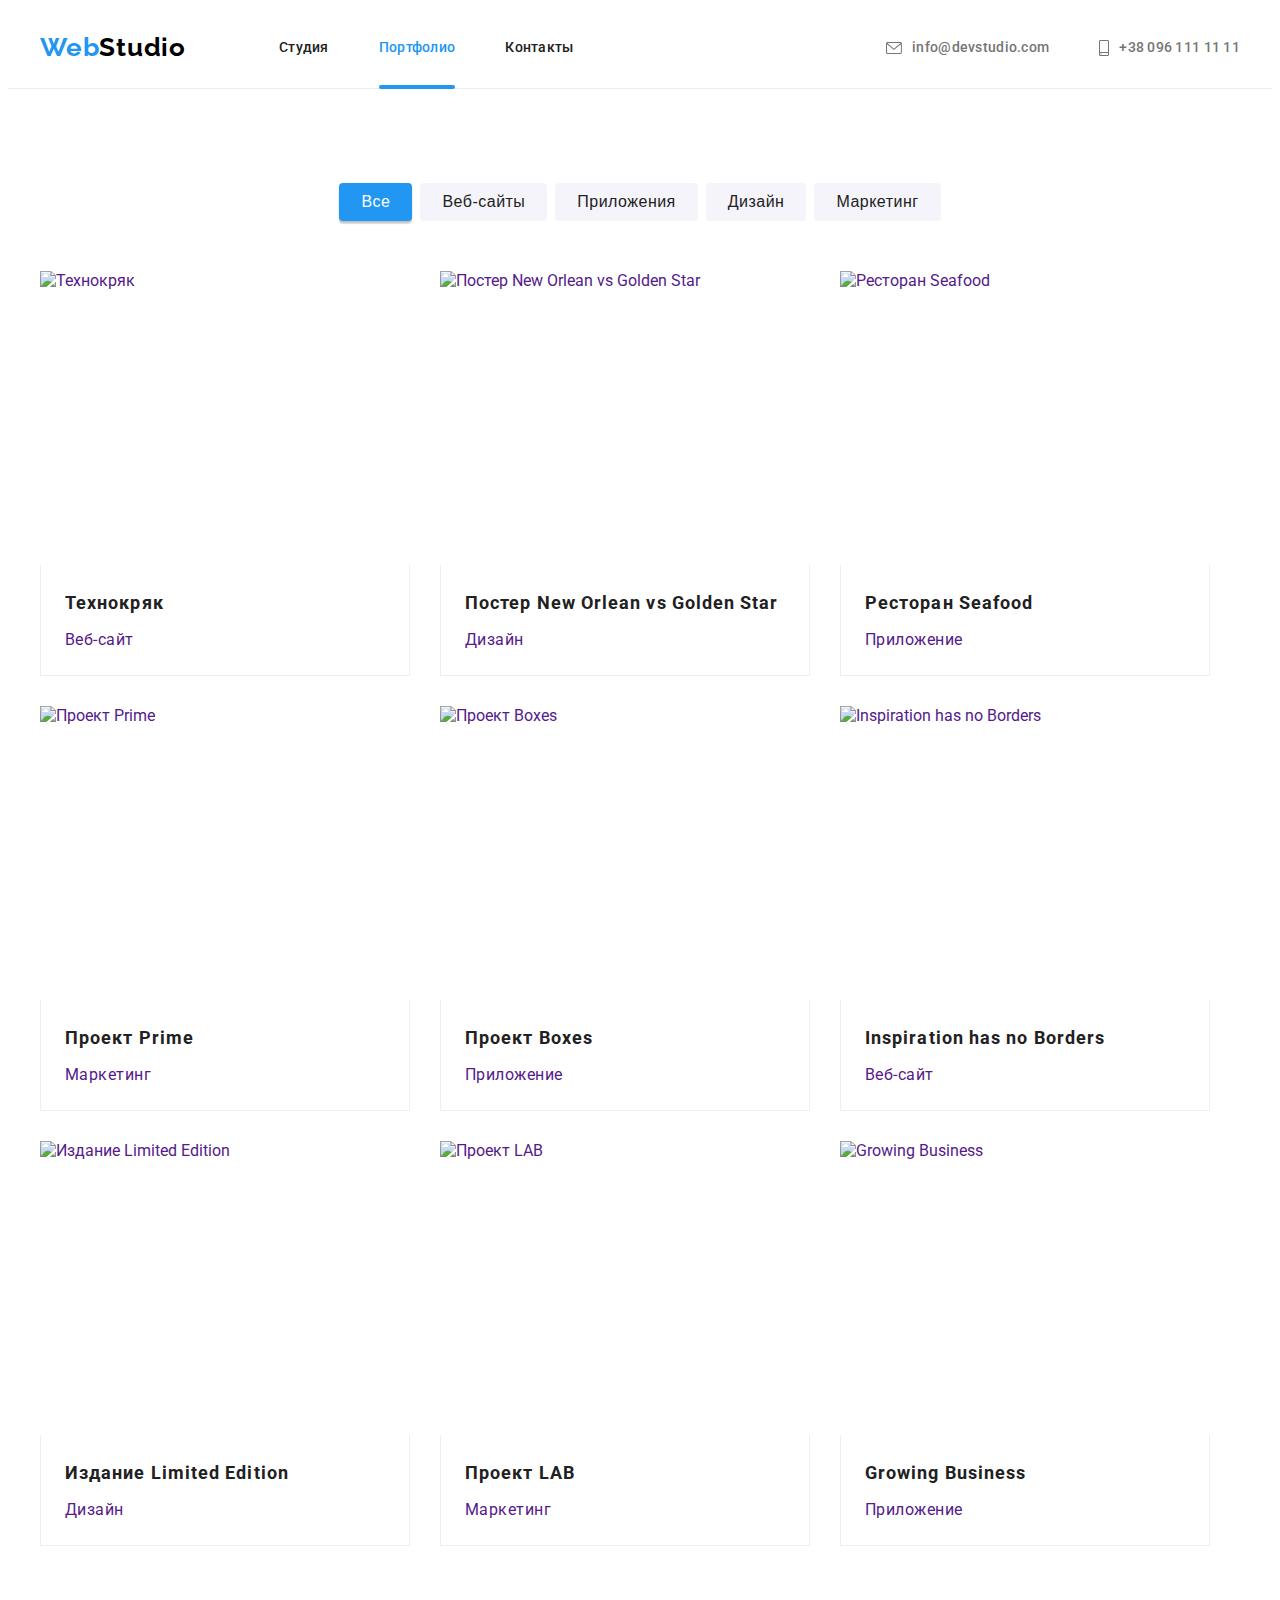
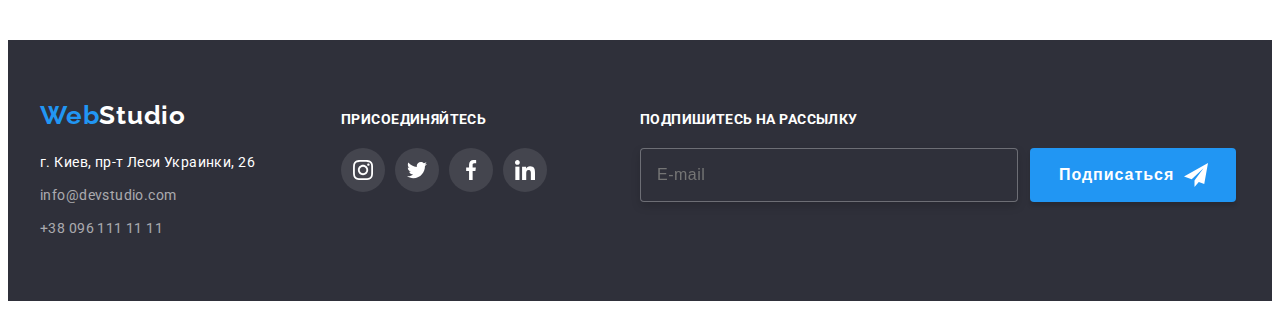
==== portfolio.html @ 76f7bd2d "hw-7-v2" ====
<!DOCTYPE html>
<html lang="ru">
  <head>
    <meta charset="UTF-8" />
    <meta http-equiv="X-UA-Compatible" content="IE=edge" />
    <meta name="viewport" content="width=device-width, initial-scale=1.0" />
    <link rel="preconnect" href="https://fonts.googleapis.com" />
    <link rel="preconnect" href="https://fonts.gstatic.com" crossorigin />
    <link rel="preconnect" href="https://fonts.googleapis.com" />
    <link rel="preconnect" href="https://fonts.gstatic.com" crossorigin />
    <link
      href="https://fonts.googleapis.com/css2?family=Raleway:wght@700&family=Roboto:wght@400;500;700;900&display=swap"
      rel="stylesheet"
    />
    <title>WebStudio-Portfolio</title>
    <link
      rel="stylesheet"
      href="https://cdnjs.cloudflare.com/ajax/libs/modern-normalize/1.1.0/modern-normalize.min.css"
      integrity="sha512-wpPYUAdjBVSE4KJnH1VR1HeZfpl1ub8YT/NKx4PuQ5NmX2tKuGu6U/JRp5y+Y8XG2tV+wKQpNHVUX03MfMFn9Q=="
      crossorigin="anonymous"
      referrerpolicy="no-referrer"
    />
    <link rel="stylesheet" href="./css/main.css" />
  </head>
  <body>
    <!-- title -->
    <header class="logo-font-header-border">
      <div class="containter">
        <nav class="nav-blok">
          <a class="logo" href="">Web<span class="studio-header">Studio</span></a>
          <ul class="navigation-list">
            <li class="nav-item">
              <a class="nav-link snare-focus" href="./index.html">Студия</a>
            </li>
            <li class="nav-item">
              <a class="nav-link portfolio-color-active snare-focus current" href="./portfolio.html">Портфолио</a>
            </li>
            <li class="nav-item"><a class="nav-link snare-focus" href="">Контакты</a></li>
          </ul>
          <ul class="contacts-header-list">
            <li class="cnt-item">
              <a class="nav-contact snare-focus" href="mailto:info@devstudio.com">
                <svg class="main-icon" width="16" height="12">
                  <use href="./images/icons.svg#icon-envelope-1"></use>
                </svg>
                info@devstudio.com</a
              >
            </li>
            <li class="cnt-item">
              <a class="nav-contact snare-focus" href="tel:+380961111111">
                <svg class="main-icon" width="10" height="16">
                  <use href="./images/icons.svg#icon-smartphone"></use>
                </svg>
                +38 096 111 11 11</a
              >
            </li>
          </ul>
        </nav>
      </div>
    </header>
    <main>
      <section class="sct-main-portfolio">
        <div class="containter">
          <h1 class="visually-hidden">Sort</h1>
          <ul class="portfolio-button-list">
            <li class="list-btn"><button type="button" class="btn-all">Все</button></li>
            <li class="list-btn"><button type="button" class="sort-btn-text">Веб-сайты</button></li>
            <li class="list-btn"><button type="button" class="sort-btn-text">Приложения</button></li>
            <li class="list-btn"><button type="button" class="sort-btn-text">Дизайн</button></li>
            <li class="list-btn"><button type="button" class="sort-btn-text">Маркетинг</button></li>
          </ul>

          <ul class="product-list">
            <li class="product-list-photo">
              <a href="" class="active-blok">
                <div class="pos-product">
                  <img class="photo-img" src="./images/img(6)(1).jpg" alt="Технокряк" width="370" height="294" />
                <p class="product-description">
                  Ресурс предлагает комплексные предложения с разным уровнем функционала и сервисов. Все это позволит
                  посетителю получить исчерпывающие сведения о компании или частном лице.
                </p>
                </div>
                <div class="product-fon">
                  <h2 class="subtitle-product">Технокряк</h2>
                  <p class="name-sort">Веб-сайт</p>
                </div>
              </a>
            </li>
            <li class="product-list-photo">
              <a href="" class="active-blok">
                <div class="pos-product">
                  <img
                  class="photo-img"
                  src="./images/img(7)(1).jpg"
                  alt="Постер New Orlean vs Golden Star"
                  width="370"
                  height="294"
                />
                <p class="product-description">
                  Ресурс предлагает комплексные предложения с разным уровнем функционала и сервисов. Все это позволит
                  посетителю получить исчерпывающие сведения о компании или частном лице.
                </p>
                </div>
                
                <div class="product-fon">
                  <h2 class="subtitle-product">Постер <span lang="en">New Orlean vs Golden Star</span></h2>
                  <p class="name-sort">Дизайн</p>
                </div>
              </a>
            </li>
            <li class="product-list-photo">
              <a class="active-blok" href=""
                >
                <div class="pos-product">
                  <img class="photo-img" src="./images/img(8)(1).jpg" alt="Ресторан Seafood" width="370" height="294" />
                <p class="product-description">
                  Ресурс предлагает комплексные предложения с разным уровнем функционала и сервисов. Все это позволит
                  посетителю получить исчерпывающие сведения о компании или частном лице.
                </p>
                </div>
                <div class="product-fon">
                  <h2 class="subtitle-product">Ресторан <span lang="en">Seafood</span></h2>
                  <p class="name-sort">Приложение</p>
                </div></a
              >
            </li>
            <li class="product-list-photo">
              <a class="active-blok" href=""
                >
                <div class="pos-product">
                  <img class="photo-img" src="./images/img(9)(1).jpg" alt="Проект Prime" width="370" height="294" />
                <p class="product-description">
                  Ресурс предлагает комплексные предложения с разным уровнем функционала и сервисов. Все это позволит
                  посетителю получить исчерпывающие сведения о компании или частном лице.
                </p>
              </div>
                <div class="product-fon">
                  <h2 class="subtitle-product">Проект <span lang="en">Prime</span></h2>
                  <p class="name-sort">Маркетинг</p>
                </div></a
              >
            </li>
            <li class="product-list-photo">
              <a class="active-blok" href=""
                >
                <div class="pos-product">
                  <img class="photo-img" src="./images/img(9)(1).jpg" alt="Проект Boxes" width="370" height="294" />
                <p class="product-description">
                  Ресурс предлагает комплексные предложения с разным уровнем функционала и сервисов. Все это позволит
                  посетителю получить исчерпывающие сведения о компании или частном лице.
                </p>
                </div>
                <div class="product-fon">
                  <h2 class="subtitle-product">Проект <span lang="en">Boxes</span></h2>
                  <p class="name-sort">Приложение</p>
                </div></a
              >
            </li>
            <li class="product-list-photo">
              <a class="active-blok" href=""
                >
                <div class="pos-product">
                  <img
                  class="photo-img"
                  src="./images/img(10)(1).jpg"
                  alt="Inspiration has no Borders"
                  width="370"
                  height="294"
                />
                <p class="product-description">
                  Ресурс предлагает комплексные предложения с разным уровнем функционала и сервисов. Все это позволит
                  посетителю получить исчерпывающие сведения о компании или частном лице.
                </p>
                </div>
                <div class="product-fon">
                  <h2 class="subtitle-product" lang="en">Inspiration has no Borders</h2>
                  <p class="name-sort">Веб-сайт</p>
                </div></a
              >
            </li>
            <li class="product-list-photo">
              <a class="active-blok" href=""
                >
                <div class="pos-product">
                  <img
                  class="photo-img"
                  src="./images/img(11)(1).jpg"
                  alt="Издание Limited Edition"
                  width="370"
                  height="294"
                />
                <p class="product-description">
                  Ресурс предлагает комплексные предложения с разным уровнем функционала и сервисов. Все это позволит
                  посетителю получить исчерпывающие сведения о компании или частном лице.
                </p>
                </div>
                <div class="product-fon">
                  <h2 class="subtitle-product">Издание <span lang="en">Limited Edition</span></h2>
                  <p class="name-sort">Дизайн</p>
                </div></a
              >
            </li>
            <li class="product-list-photo">
              <a class="active-blok" href=""
                >
                <div class="pos-product">
                  <img class="photo-img" src="./images/img(12)(1).jpg" alt="Проект LAB" width="370" height="294" />
                <p class="product-description">
                  Ресурс предлагает комплексные предложения с разным уровнем функционала и сервисов. Все это позволит
                  посетителю получить исчерпывающие сведения о компании или частном лице.
                </p>
                </div>
                <div class="product-fon">
                  <h2 class="subtitle-product">Проект LAB</h2>
                  <p class="name-sort">Маркетинг</p>
                </div></a
              >
            </li>
            <li class="product-list-photo end-photo-product">
              <a class="active-blok" href=""
                >
                <div class="pos-product">
                  <img class="photo-img" src="./images/img(14)(1).jpg" alt="Growing Business" width="370" height="294" />
                <p class="product-description">
                  Ресурс предлагает комплексные предложения с разным уровнем функционала и сервисов. Все это позволит
                  посетителю получить исчерпывающие сведения о компании или частном лице.
                </p>
                </div>
                <div class="product-fon">
                  <h2 class="subtitle-product" lang="en">Growing Business</h2>
                  <p class="name-sort">Приложение</p>
                </div></a
              >
            </li>
          </ul>
        </div>
      </section>
    </main>
    <footer class="logo-font-footer">
      <div class="containter">
        <div class="footer-flex">
          <div class="nav-footer">
            <a class="logo-footer" href="">Web<span class="studio-footer">Studio</span></a>
            <address class="addres-footer">
              <p class="actual-address">г. Киев, пр-т Леси Украинки, 26</p>
              <ul class="footer-contact-list">
                <li class="email-footer">
                  <a class="snare-focus footer-contact" href="mailto:info@devstudio.com">info@devstudio.com</a>
                </li>
                <li class="tell-footer">
                  <a class="snare-focus footer-contact" href="tel:+380961111111">+38 096 111 11 11</a>
                </li>
              </ul>
            </address>
          </div>

          <div class="join">
            <p class="subtitle-join">присоединяйтесь</p>
            <ul class="list-soc-icon-footer">
              <li class="item-soc-footer">
                <a href="" class="link-icon-soc-footer icon-team-link"
                  ><svg class="soc-icon-footer" width="20" height="20">
                    <use href="./images/icons.svg#icon-instagram-2"></use></svg
                ></a>
              </li>
              <li class="item-soc-footer">
                <a href="" class="link-icon-soc-footer icon-team-link"
                  ><svg class="soc-icon-footer" width="20" height="20">
                    <use href="./images/icons.svg#icon-twitter-1"></use></svg
                ></a>
              </li>
              <li class="item-soc-footer">
                <a href="" class="link-icon-soc-footer icon-team-link"
                  ><svg class="soc-icon-footer" width="20" height="20">
                    <use href="./images/icons.svg#icon-facebook-1"></use></svg
                ></a>
              </li>
              <li class="item-soc-footer">
                <a href="" class="link-icon-soc-footer icon-team-link"
                  ><svg class="soc-icon-footer" width="20" height="20">
                    <use href="./images/icons.svg#icon-linkedin-1"></use></svg
                ></a>
              </li>
            </ul>
          </div>
          <div class="join-Subscribe">
            <p class="subtitle-join">Подпишитесь на рассылку</p>
            <div class="mail-btn-post">
              <form class="input-footer">
                <label for="mail">
                  <input type="email" class="form-imput" name="mail" id="mail" placeholder="E-mail" required />
                </label>
                <button type="submin" class="btn-footer-mail">
                  Подписаться
                  <svg class="icon-btn-footer" width="24" height="24">
                    <use href="./images/icons.svg#icon-icon-send"></use>
                  </svg>
                </button>
              </form>
            </div>
          </div>
        </div>
      </div>
    </footer>
  </body>
</html>
---- css/main.css ----
:root {
  --title-text-color: #212121;
  --primary-text-color: #757575;
  --list-active-color: #2196f3;
  --color-white: #ffffff;
}

body {
  font-family: "Roboto", sans-serif;
  color: var(--primary-text-color);
  background-color: var(--color-white);
}

.snare-focus {
  transition-property: color;
  transition-duration: 250ms;
  transition-timing-function: cubic-bezier(0.4, 0, 0.2, 1);
}

.snare-focus:hover,
.snare-focus:focus {
  color: var(--list-active-color);
}

h1,
h2,
h3,
h4,
h5,
h6,
ul,
li,
p {
  margin: 0;
}

ul {
  list-style-type: none;
  padding: 0;
}

.visually-hidden {
  position: absolute;
  width: 1px;
  height: 1px;
  margin: -1px;
  border: 0;
  padding: 0;
  white-space: nowrap;
  clip-path: inset(100%);
  clip: rect(0 0 0 0);
  overflow: hidden;
}

.containter {
  width: 1200px;
  margin-left: auto;
  margin-right: auto;
  padding-left: 15px;
  padding-right: 15px;
}

.logo {
  display: block;
  font-family: "Raleway";
  font-weight: 700;
  font-size: 26px;
  line-height: 1.19;
  letter-spacing: 0.03em;
  color: #2196f3;
  text-decoration: none;
  padding-top: 24px;
  padding-bottom: 25px;
  margin-right: 93px;
}

.studio-header {
  color: #000000;
}

.logo-fon-header {
  border-bottom-style: 2px solid #ececec;
}

.logo-font-header-border {
  border-bottom: 1px solid #ececec;
}

.nav-blok {
  display: flex;
  justify-content: center;
  max-height: 80px;
}

.navigation-list {
  display: flex;
  list-style-type: none;
  padding-left: 0;
}

.nav-link {
  display: block;
  font-weight: 500;
  font-size: 14px;
  line-height: 1.14;
  letter-spacing: 0.02em;
  color: var(--title-text-color);
  text-decoration: none;
  padding-top: 32px;
  padding-bottom: 32px;
}

.navigation-list .nav-item + .nav-item {
  margin-left: 50px;
}

.contacts-header-list {
  list-style-type: none;
  display: flex;
  margin-left: auto;
}

.nav-contact {
  display: flex;
  align-items: center;
  font-weight: 500;
  font-size: 14px;
  line-height: 1.14;
  letter-spacing: 0.02em;
  color: var(--primary-text-color);
  text-decoration: none;
  padding-top: 32px;
  padding-bottom: 32px;
}

.main-icon {
  margin-right: 10px;
  fill: #757575;
}

.main-icon {
  transition-property: fill;
  transition-duration: 250ms;
  transition-timing-function: cubic-bezier(0.4, 0, 0.2, 1);
}

.snare-focus:hover .main-icon,
.snare-focus:focus .main-icon {
  fill: currentColor;
}

.contacts-header-list .cnt-item + .cnt-item {
  margin-left: 50px;
}

.portfolio-color-active,
.index-color-active {
  color: #2196f3;
  position: relative;
}

.current::after {
  content: "";
  width: 100%;
  height: 4px;
  background-color: var(--list-active-color);
  display: block;
  border-radius: 4px;
  position: absolute;
  bottom: -1px;
}

.sct-main-title {
  height: 600px;
  margin-left: auto;
  margin-right: auto;
  background-color: #2f303a;
  padding: 200px 0;
  background-image: linear-gradient(rgba(47, 48, 58, 0.4), rgba(47, 48, 58, 0.4)), url(../images/fon-hero.jpg);
  background-repeat: no-repeat;
  background-position: center;
  background-size: cover;
  max-width: 1600px;
}

.main-title {
  display: flex;
  /* padding-top: 200px; */
  margin-bottom: 30px;
  margin-left: auto;
  margin-right: auto;
  font-weight: 900;
  font-size: 44px;
  line-height: 1.36;
  text-align: center;
  letter-spacing: 0.06em;
  text-transform: uppercase;
  width: 700px;
  color: var(--color-white);
}

.main-btn {
  display: block;
  background: #2196f3;
  box-shadow: 0px 4px 4px rgba(0, 0, 0, 0.15);
  border-radius: 4px;
  border: none;
  font-family: inherit;
  font-weight: 700;
  font-size: 16px;
  line-height: 1.88;
  letter-spacing: 0.06em;
  cursor: pointer;
  color: var(--color-white);
  width: 200px;
  height: 50px;
  margin-left: auto;
  margin-right: auto;
}

.features {
  padding: 94px 0;
}

.list {
  list-style-type: none;
}

.features-list {
  display: flex;
}

.subtitle-features {
  font-weight: 700;
  font-size: 14px;
  line-height: 1.14;
  letter-spacing: 0.03em;
  text-transform: uppercase;
  color: var(--title-text-color);
  margin-bottom: 10px;
}

.features-list .item-fut + .item-fut {
  margin-left: 30px;
}

.text-features {
  font-size: 14px;
  line-height: 1.71;
  letter-spacing: 0.03em;
}

.item-fut {
  width: 270px;
}

.background-icon-fut {
  display: flex;
  align-items: center;
  justify-content: center;
  height: 120px;
  background-color: #f5f4fa;
  margin-bottom: 30px;
}

.sct-technology {
  padding-bottom: 94px;
}

.list-photo {
  list-style-type: none;
  display: flex;
  justify-content: center;
  margin: 0;
}

.subtitle-technology {
  font-weight: 700;
  font-size: 36px;
  line-height: 1.16;
  text-align: center;
  letter-spacing: 0.03em;
  color: var(--title-text-color);
  margin-bottom: 50px;
}

.list-photo .item-list-techn + .item-list-techn {
  margin-left: 30px;
}

.img-technology {
  display: block;
}

.item-list-techn {
  position: relative;
}

.name-app {
  display: flex;
  position: absolute;
  align-items: center;
  justify-content: center;
  width: 100%;
  height: 70px;
  background-color: rgba(47, 48, 58, 0.8);
  color: var(--color-white);
  bottom: 0;
  text-transform: uppercase;
}

.sct-team {
  padding: 94px 0;
  background-color: #f5f4fa;
  margin-left: auto;
  margin-right: auto;
}

.team-box {
  padding: 30px 0;
  align-items: center;
}

.team-photo-fon {
  background: var(--color-white);
  box-shadow: 0px 1px 3px rgba(0, 0, 0, 0.12), 0px 1px 1px rgba(0, 0, 0, 0.14), 0px 2px 1px rgba(0, 0, 0, 0.2);
  border-radius: 0px 0px 4px 4px;
  width: 270px;
}

.list-photo .team-photo-fon + .team-photo-fon {
  margin-left: 30px;
}

.subtitle-team {
  font-weight: 700;
  font-size: 36px;
  line-height: 1.16;
  text-align: center;
  letter-spacing: 0.03em;
  color: var(--title-text-color);
  margin-bottom: 50px;
}

.subtitle-name-team {
  font-weight: 500;
  font-size: 16px;
  line-height: 1.9;
  letter-spacing: 0.03em;
  text-align: center;
  color: var(--title-text-color);
  /* margin-top: 30px; */
  margin-bottom: 10px;
}

.photo-team-scr {
  display: block;
}

.direction-team {
  font-weight: 400;
  font-size: 16px;
  line-height: 1.18;
  letter-spacing: 0.03em;
  text-align: center;
  margin-bottom: 16px;
}

.icon-soc-team {
  display: flex;
  justify-content: center;
}

.icon-team-item {
  width: 44px;
  height: 44px;
}

.icon-team-link {
  display: flex;
  align-items: center;
  justify-content: center;
  width: 100%;
  height: 100%;
  border-radius: 50%;
}

.icon-team-link {
  transition-property: background-color;
  transition-duration: 250ms;
  transition-timing-function: cubic-bezier(0.4, 0, 0.2, 1);
}

.soc-icon {
  transition-property: fill;
  transition-duration: 250ms;
  transition-timing-function: cubic-bezier(0.4, 0, 0.2, 1);
}

.icon-team-link:hover,
.icon-team-link:focus {
  background-color: var(--list-active-color);
}

.soc-icon {
  fill: #afb1b8;
}

.icon-team-link:hover .soc-icon,
.icon-team-link:focus .soc-icon {
  fill: var(--color-white);
}

.icon-soc-team .icon-team-item + .icon-team-item {
  margin-left: 10px;
}

.customers {
  padding: 94px 0;
}

.subtitle-customers {
  text-align: center;
  font-weight: 700;
  font-size: 36px;
  line-height: 1.16;
  text-align: center;
  letter-spacing: 0.03em;
  color: var(--title-text-color);
  margin-bottom: 50px;
}

.customers-list {
  display: flex;
}

.link-icon-logo {
  display: flex;
  justify-content: center;
  align-items: center;
  width: 170px;
  height: 92px;
  border: 1px solid #afb1b8;
  border-radius: 5%;
  outline: transparent;
}

.customers-list .customers-item + .customers-item {
  margin-left: 30px;
}

.link-icon-logo {
  transition-property: border;
  transition-duration: 250ms;
  transition-timing-function: cubic-bezier(0.4, 0, 0.2, 1);
}

.logo-icon {
  transition-property: fill;
  transition-duration: 250ms;
  transition-timing-function: cubic-bezier(0.4, 0, 0.2, 1);
}

.link-icon-logo:hover,
.link-icon-logo:focus {
  border: 1px solid var(--list-active-color);
}

.link-icon-logo:hover .logo-icon,
.link-icon-logo:focus .logo-icon {
  fill: var(--list-active-color);
}

.logo-icon {
  fill: #afb1b8;
}

.studio-footer {
  color: var(--color-white);
}

.logo-footer {
  display: block;
  font-family: "Raleway";
  font-weight: 700;
  font-size: 26px;
  line-height: 1.19;
  letter-spacing: 0.03em;
  color: #2196f3;
  text-decoration: none;
  margin-bottom: 20px;
  width: 135px;
}

.addres-footer {
  width: 231px;
}

.footer-flex {
  display: flex;
  align-items: baseline;
}

.actual-address {
  font-style: normal;
  font-weight: 400;
  font-size: 14px;
  line-height: 1.71;
  letter-spacing: 0.03em;
  color: var(--color-white);
}

.footer-contact-list {
  font-style: normal;
  font-weight: 400;
  font-size: 14px;
  line-height: 1.71;
  letter-spacing: 0.03em;
  color: rgba(255, 255, 255, 0.6);
  list-style-type: none;
  padding: 0;
}

/* .ctn-footer {
  width: 1200px;
  margin-left: auto;
  margin-right: auto;
} */
.email-footer {
  margin-top: 9px;
}

.tell-footer {
  margin-top: 9px;
}

.logo-font-footer {
  background-color: #2f303a;
  /* max-width: 1600px; */
  margin-left: auto;
  margin-right: auto;
  padding: 60px 0;
}

.join {
  margin-left: 70px;
}

.subtitle-join {
  font-weight: 700;
  font-size: 14px;
  line-height: 1.14;
  letter-spacing: 0.03em;
  text-transform: uppercase;
  color: var(--color-white);
  margin-bottom: 20px;
}

.list-soc-icon-footer {
  display: flex;
}

.item-soc-footer {
  display: flex;
  align-items: center;
  justify-content: center;
  border-radius: 50%;
  background-color: rgba(255, 255, 255, 0.1);
}

.link-icon-soc-footer {
  display: flex;
  width: 44px;
  height: 44px;
  align-items: center;
  justify-content: center;
}

.item-soc-footer {
  transition-property: background-color;
  transition-duration: 250ms;
  transition-timing-function: cubic-bezier(0.4, 0, 0.2, 1);
}

.item-soc-footer:hover,
.item-soc-footer:focus {
  background-color: var(--list-active-color);
}

.soc-icon-footer {
  fill: var(--color-white);
}

.list-soc-icon-footer .item-soc-footer + .item-soc-footer {
  margin-left: 10px;
}

.join-Subscribe {
  margin-left: 93px;
}

.form-imput {
  width: 358px;
  height: 50px;
  border: 1px solid rgba(255, 255, 255, 0.3);
  filter: drop-shadow(0px 4px 4px rgba(0, 0, 0, 0.15));
  border-radius: 4px;
  background-color: #2f303a;
  font-weight: 400;
  font-size: 16px;
  line-height: 1.25;
  display: flex;
  align-items: center;
  letter-spacing: 0.03em;
  color: rgba(255, 255, 255, 0.6);
  padding-left: 16px;
  outline: transparent;
  transition: border 250ms cubic-bezier(0.4, 0, 0.2, 1);
}

.form-imput:hover,
.form-imput:active,
.form-imput:focus {
  border: 1px solid #2196f3;
  border-radius: 4px;
}

.btn-footer-mail {
  font-weight: 700;
  font-size: 16px;
  line-height: 1.88;
  display: flex;
  align-items: center;
  text-align: center;
  letter-spacing: 0.06em;
  color: #ffffff;
  background: #2196f3;
  box-shadow: 0px 4px 4px rgba(0, 0, 0, 0.15);
  border-radius: 4px;
  padding: 10px 28px 10px 29px;
  margin-left: 12px;
  border: none;
}

.btn-footer-mail:hover {
  cursor: pointer;
}

.icon-btn-footer {
  margin-left: 10px;
  fill: #fff;
}

.input-footer {
  display: flex;
}

.backdrop {
  position: fixed;
  width: 100%;
  height: 100%;
  top: 0;
  left: 0;
  background-color: rgba(0, 0, 0, 0.2);
  transition: opacity 250ms cubic-bezier(0.4, 0, 0.2, 1), visibility 250ms;
}

.backdrop.is-hidden {
  opacity: 0;
  pointer-events: none;
  visibility: hidden;
}

.modal {
  min-height: 581px;
  min-width: 528px;
  background: var(--color-white);
  box-shadow: 0px 1px 3px rgba(0, 0, 0, 0.12), 0px 1px 1px rgba(0, 0, 0, 0.14), 0px 2px 1px rgba(0, 0, 0, 0.2);
  border-radius: 4px;
  position: absolute;
  top: 50%;
  left: 50%;
  transform: translate(-50%, -50%);
  padding: 40px;
}

.btn-icon-modal {
  cursor: pointer;
  position: absolute;
  top: 8px;
  right: 8px;
  width: 30px;
  height: 30px;
  border-radius: 50%;
  border: 1px solid rgba(0, 0, 0, 0.062745098);
  display: flex;
  align-items: center;
  justify-content: center;
  background-color: #fff;
}

.btn-icon-modal:hover .icon-modal,
.btn-icon-modal:focus .icon-modal {
  fill: var(--list-active-color);
}

.input-modal-list {
  margin-bottom: 10px;
}

.sub-title-modal {
  font-weight: 700;
  font-size: 20px;
  line-height: 1.15;
  text-align: center;
  letter-spacing: 0.03em;
  color: #212121;
  margin-bottom: 12px;
}

.name-imput-modal {
  font-weight: 400;
  font-size: 12px;
  line-height: 1.16;
  letter-spacing: 0.01em;
  color: #757575;
  margin-bottom: 4px;
}

.input-modal-textarea {
  max-height: 138px;
  margin-bottom: 20px;
}

.name {
  position: relative;
}

.form-imput-modal-name {
  width: 100%;
  height: 40px;
  border: 1px solid rgba(33, 33, 33, 0.2);
  border-radius: 4px;
  padding-left: 42px;
  outline: transparent;
  transition: border 250ms cubic-bezier(0.4, 0, 0.2, 1);
}

.form-imput-modal-name:focus,
.form-imput-modal-name:active {
  border: 1px solid #2196f3;
  border-radius: 4px;
}

.icon-btn {
  position: absolute;
  top: 80%;
  left: 16px;
  transform: translateY(-60%);
  fill: var(--title-text-color);
  transition: fill 250ms cubic-bezier(0.4, 0, 0.2, 1);
}

.form-imput-modal-name:focus ~ .icon-btn,
.form-imput-modal-name:active ~ .icon-btn {
  fill: var(--list-active-color);
}

.coment-modal {
  resize: none;
  width: 100%;
  min-height: 120px;
  outline: transparent;
  border: 1px solid rgba(33, 33, 33, 0.2);
  border-radius: 4px;
  transition: border 250ms cubic-bezier(0.4, 0, 0.2, 1);
  padding: 12px 16px;
  font-weight: 400;
  font-size: 12px;
  line-height: 1.16;
  letter-spacing: 0.01em;
  color: rgba(117, 117, 117, 0.5);
}

.coment-modal:focus,
.coment-modal:active {
  border: 1px solid #2196f3;
  border-radius: 4px;
}

.link-contract {
  font-weight: 400;
  font-size: 14px;
  line-height: 1.71;
  letter-spacing: 0.03em;
  text-decoration-line: underline;
  color: #2196f3;
}

.btn {
  display: block;
  margin: 0 auto;
}

.btn-modal-end {
  font-weight: 700;
  font-size: 16px;
  line-height: 1.88;
  letter-spacing: 0.06em;
  color: #ffffff;
  background: #2196f3;
  border: none;
  box-shadow: 0px 4px 4px rgba(0, 0, 0, 0.15);
  border-radius: 4px;
  padding: 10px 56px;
  margin-top: 30px;
}

.btn-modal-end:hover {
  cursor: pointer;
}

.modal-check {
  position: relative;
  display: block;
  text-align: center;
  position: relative;
  font-weight: 400;
  font-size: 14px;
  line-height: 1.71;
  letter-spacing: 0.03em;
  color: #757575;
  max-height: 24px;
}

.check-icon {
  position: absolute;
  top: 15%;
  left: 8px;
}

.check-text {
  padding-left: 24px;
}

.link-check {
  color: var(--list-active-color);
}

.input-check {
  position: absolute;
  width: 1px;
  height: 1px;
  overflow: hidden;
  clip: rect(0 0 0 0);
  top: 60%;
  left: 16px;
}

.check-icon-off {
  transition: fill 250ms cubic-bezier(0.4, 0, 0.2, 1);
}

.check-icon-on {
  display: none;
  transition: fill 250ms cubic-bezier(0.4, 0, 0.2, 1);
}

.input-check:checked + .check-text .check-icon-off {
  display: none;
}

.input-check:checked + .check-text .check-icon-on {
  display: block;
}

.input-check:hover + .check-text svg,
.input-check:focus + .check-text svg {
  fill: var(--list-active-color);
}

.sct-main-portfolio {
  padding: 94px 0;
}

.portfolio-button-list {
  display: flex;
  list-style-type: none;
  justify-content: center;
  margin-bottom: 50px;
}

.portfolio-button-list .list-btn + .list-btn {
  margin-left: 8px;
}

.btn-all {
  background: #2196f3;
  box-shadow: 0px 3px 1px rgba(0, 0, 0, 0.1), 0px 1px 2px rgba(0, 0, 0, 0.08), 0px 2px 2px rgba(0, 0, 0, 0.12);
  border-radius: 4px;
  font-weight: 500;
  font-size: 16px;
  line-height: 1.62;
  text-align: center;
  letter-spacing: 0.03em;
  border: none;
  color: var(--color-white);
  cursor: pointer;
  padding: 6px 22px;
  outline: transparent;
}

.sort-btn-text {
  background: #f5f4fa;
  border-radius: 4px;
  font-weight: 500;
  font-size: 16px;
  line-height: 1.62;
  border: none;
  text-align: center;
  letter-spacing: 0.03em;
  cursor: pointer;
  color: var(--title-text-color);
  padding: 6px 22px;
}

.sort-btn-text {
  transition-property: background, box-shadow, color;
  transition-duration: 250ms;
  transition-timing-function: cubic-bezier(0.4, 0, 0.2, 1);
}

.sort-btn-text:hover,
.sort-btn-text:focus {
  background: #2196f3;
  box-shadow: 0px 3px 1px rgba(0, 0, 0, 0.1), 0px 1px 2px rgba(0, 0, 0, 0.08), 0px 2px 2px rgba(0, 0, 0, 0.12);
  border-radius: 4px;
  font-weight: 500;
  font-size: 16px;
  line-height: 1.62;
  text-align: center;
  letter-spacing: 0.03em;
  color: var(--color-white);
  outline: transparent;
}

.product-list {
  display: flex;
  flex-wrap: wrap;
  list-style-type: none;
  margin-left: -30px;
}

.product-list-photo {
  flex-basis: calc((100% - 90px) / 9);
  margin-left: 30px;
  margin-bottom: 30px;
}

.active-blok {
  display: block;
  text-decoration: none;
}

.active-blok {
  transition-property: box-shadow;
  transition-duration: 250ms;
  transition-timing-function: cubic-bezier(0.4, 0, 0.2, 1);
}

.active-blok:hover,
.active-blok:focus {
  background: #ffffff;
  box-shadow: 0px 1px 1px rgba(0, 0, 0, 0.12), 0px 4px 4px rgba(0, 0, 0, 0.06), 1px 4px 6px rgba(0, 0, 0, 0.16);
}

.active-blok .product-description {
  transition: transform 250ms cubic-bezier(0.4, 0, 0.2, 1), opacity 250ms;
}

.active-blok:hover .product-description,
.active-blok:focus .product-description {
  opacity: 1;
  transform: translateY(-100%);
}

.product-list-photo:nth-child(n+7) {
  margin-bottom: 0;
}

.subtitle-product {
  font-weight: 700;
  font-size: 18px;
  line-height: 2;
  letter-spacing: 0.06em;
  color: var(--title-text-color);
  margin-bottom: 4px;
}

.photo-img {
  display: block;
}

.name-sort {
  font-weight: 400;
  font-size: 16px;
  line-height: 1.88;
  letter-spacing: 0.03em;
  margin-top: 4xp;
}

.product-fon {
  background: var(--color-white);
  border-bottom: 1px solid #eeeeee;
  border-left: 1px solid #eeeeee;
  border-right: 1px solid #eeeeee;
  padding: 20px 24px;
}

.footer-contact {
  font-weight: 400;
  font-size: 14px;
  line-height: 1.71;
  letter-spacing: 0.03em;
  color: rgba(255, 255, 255, 0.6);
  text-decoration: none;
}

.pos-product {
  position: relative;
  overflow: hidden;
}

.product-description {
  position: absolute;
  opacity: 0;
  font-weight: 400;
  font-size: 18px;
  line-height: 1.56;
  letter-spacing: 0.03em;
  padding: 63px 24px;
  color: #ffffff;
  background-color: rgba(33, 150, 243, 0.9);
}/*# sourceMappingURL=main.css.map */
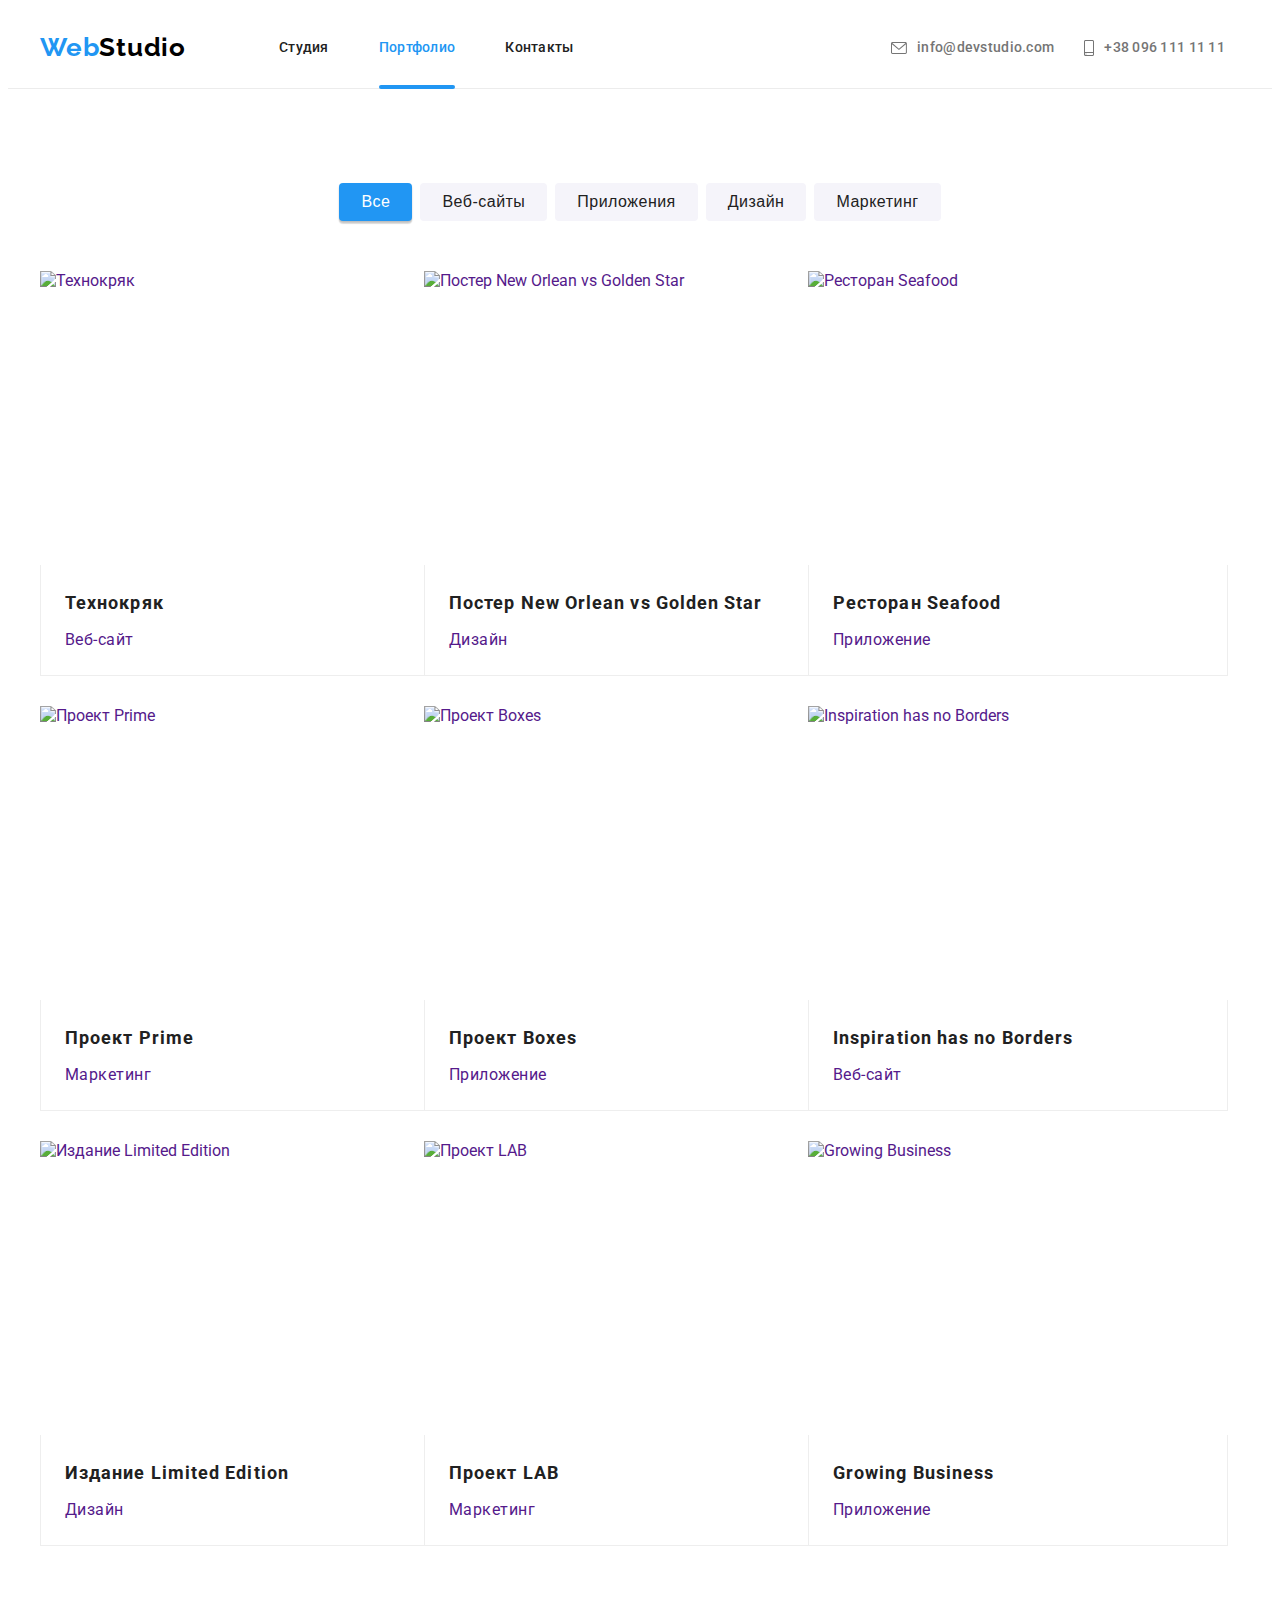
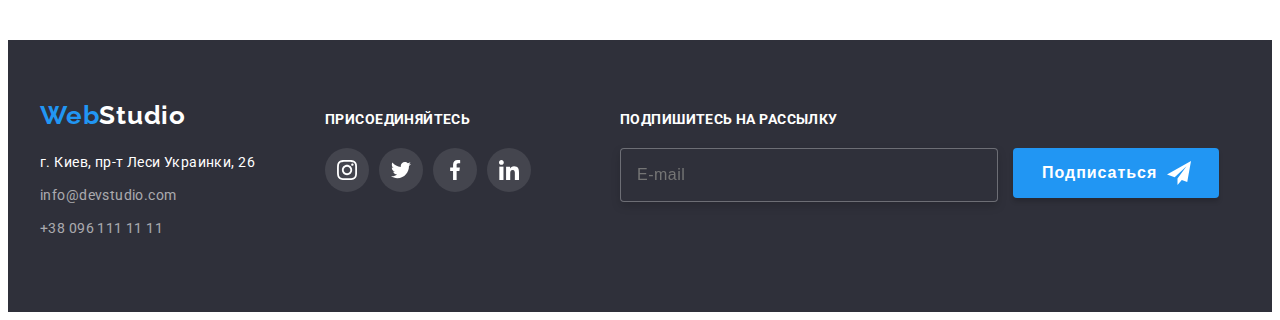
==== commit 21b17237: "hw-8-v2-v2" ====
--- a/portfolio.html
+++ b/portfolio.html
@@ -24,22 +24,24 @@
   </head>
   <body>
     <!-- title -->
-    <header class="logo-font-header-border">
+    <header class="logo-border">
       <div class="containter">
         <nav class="nav-blok">
-          <a class="logo" href="">Web<span class="studio-header">Studio</span></a>
+          <div class="menu">
+            <a class="logo" href="">Web<span class="logo-span">Studio</span></a>
+          </div>
           <ul class="navigation-list">
             <li class="nav-item">
-              <a class="nav-link snare-focus" href="./index.html">Студия</a>
+              <a class="nav-link  snare-focus" href="./index.html">Студия</a>
             </li>
             <li class="nav-item">
-              <a class="nav-link portfolio-color-active snare-focus current" href="./portfolio.html">Портфолио</a>
+              <a class="nav-link index-color-active snare-focus current" href="./portfolio.html">Портфолио</a>
             </li>
             <li class="nav-item"><a class="nav-link snare-focus" href="">Контакты</a></li>
           </ul>
           <ul class="contacts-header-list">
             <li class="cnt-item">
-              <a class="nav-contact snare-focus" href="mailto:info@devstudio.com">
+              <a class="nav-contact-mail snare-focus snare-focus-icon" href="mailto:info@devstudio.com">
                 <svg class="main-icon" width="16" height="12">
                   <use href="./images/icons.svg#icon-envelope-1"></use>
                 </svg>
@@ -47,7 +49,7 @@
               >
             </li>
             <li class="cnt-item">
-              <a class="nav-contact snare-focus" href="tel:+380961111111">
+              <a class="nav-contact-tell snare-focus snare-focus-icon" href="tel:+380961111111">
                 <svg class="main-icon" width="10" height="16">
                   <use href="./images/icons.svg#icon-smartphone"></use>
                 </svg>
@@ -56,6 +58,48 @@
             </li>
           </ul>
         </nav>
+        <a class="logo__mob" href="">Web<span class="logo-span">Studio</span></a>
+        <button type="button" class="btn-menu" data-menu-open>
+          <svg class="icon-menu" width="24" height="16">
+            <use href="./images/icons.svg#icon-menu_24px"></use>
+          </svg>
+        </button>
+      </div>
+      <div class="mob-menu is-hidden" data-menu>
+        <div class="containter">
+          <div class="mob-menu__top">
+            <button type="button" class="btn-menu-close" data-menu-close>
+              <svg class="icon-menu-close" width="19" height="19">
+                <use href="./images/icons.svg#icon-Vector"></use>
+              </svg>
+            </button>
+            <ul class="navigation-list__mob">
+              <li class="nav-item__mob">
+                <a class="nav-link__mob index-color-active__mob snare-focus current__mob" href="./index.html">Студия</a>
+              </li>
+              <li class="nav-item__mob">
+                <a class="nav-link__mob snare-focus__mob" href="./portfolio.html">Портфолио</a>
+              </li>
+              <li class="nav-item__mob"><a class="nav-link__mob snare-focus__mob" href="">Контакты</a></li>
+            </ul>
+          </div>
+          <div class="mob-menu__bottom">
+            <ul class="contacts-header-list__mob">
+              <li class="cnt-item__mob">
+                <a class="nav-contact__mob snare-focus__mob" href="tel:+380961111111"> +38 096 111 11 11</a>
+              </li>
+              <li class="cnt-item__mob">
+                <a class="nav-contact-tell__mob snare-focus__mob" href="mailto:info@devstudio.com"> info@devstudio.com</a>
+              </li>
+            </ul>
+            <ul class="soc-menu">
+              <li class="soc-menu__list"><a class="soc-menu-link" href="">Instagram</a></li>
+              <li class="soc-menu__list"><a class="soc-menu-link soc-menu__bef" href="">Twitter</a></li>
+              <li class="soc-menu__list"><a class="soc-menu-link soc-menu__bef" href="">Facebook</a></li>
+              <li class="soc-menu__list"><a class="soc-menu-link soc-menu__bef" href="">LinkedIn</a></li>
+            </ul>
+          </div>
+        </div>
       </div>
     </header>
     <main>
@@ -75,12 +119,12 @@
               <a href="" class="active-blok">
                 <div class="pos-product">
                   <img class="photo-img" src="./images/img(6)(1).jpg" alt="Технокряк" width="370" height="294" />
-                <p class="product-description">
-                  Ресурс предлагает комплексные предложения с разным уровнем функционала и сервисов. Все это позволит
-                  посетителю получить исчерпывающие сведения о компании или частном лице.
-                </p>
-                </div>
-                <div class="product-fon">
+                  <p class="product-description">
+                    Ресурс предлагает комплексные предложения с разным уровнем функционала и сервисов. Все это позволит
+                    посетителю получить исчерпывающие сведения о компании или частном лице.
+                  </p>
+                </div>
+                <div class="product-fon product-fon__bot">
                   <h2 class="subtitle-product">Технокряк</h2>
                   <p class="name-sort">Веб-сайт</p>
                 </div>
@@ -90,18 +134,18 @@
               <a href="" class="active-blok">
                 <div class="pos-product">
                   <img
-                  class="photo-img"
-                  src="./images/img(7)(1).jpg"
-                  alt="Постер New Orlean vs Golden Star"
-                  width="370"
-                  height="294"
-                />
-                <p class="product-description">
-                  Ресурс предлагает комплексные предложения с разным уровнем функционала и сервисов. Все это позволит
-                  посетителю получить исчерпывающие сведения о компании или частном лице.
-                </p>
-                </div>
-                
+                    class="photo-img"
+                    src="./images/img(7)(1).jpg"
+                    alt="Постер New Orlean vs Golden Star"
+                    width="370"
+                    height="294"
+                  />
+                  <p class="product-description">
+                    Ресурс предлагает комплексные предложения с разным уровнем функционала и сервисов. Все это позволит
+                    посетителю получить исчерпывающие сведения о компании или частном лице.
+                  </p>
+                </div>
+
                 <div class="product-fon">
                   <h2 class="subtitle-product">Постер <span lang="en">New Orlean vs Golden Star</span></h2>
                   <p class="name-sort">Дизайн</p>
@@ -109,14 +153,13 @@
               </a>
             </li>
             <li class="product-list-photo">
-              <a class="active-blok" href=""
-                >
+              <a class="active-blok" href="">
                 <div class="pos-product">
                   <img class="photo-img" src="./images/img(8)(1).jpg" alt="Ресторан Seafood" width="370" height="294" />
-                <p class="product-description">
-                  Ресурс предлагает комплексные предложения с разным уровнем функционала и сервисов. Все это позволит
-                  посетителю получить исчерпывающие сведения о компании или частном лице.
-                </p>
+                  <p class="product-description">
+                    Ресурс предлагает комплексные предложения с разным уровнем функционала и сервисов. Все это позволит
+                    посетителю получить исчерпывающие сведения о компании или частном лице.
+                  </p>
                 </div>
                 <div class="product-fon">
                   <h2 class="subtitle-product">Ресторан <span lang="en">Seafood</span></h2>
@@ -125,15 +168,14 @@
               >
             </li>
             <li class="product-list-photo">
-              <a class="active-blok" href=""
-                >
+              <a class="active-blok" href="">
                 <div class="pos-product">
                   <img class="photo-img" src="./images/img(9)(1).jpg" alt="Проект Prime" width="370" height="294" />
-                <p class="product-description">
-                  Ресурс предлагает комплексные предложения с разным уровнем функционала и сервисов. Все это позволит
-                  посетителю получить исчерпывающие сведения о компании или частном лице.
-                </p>
-              </div>
+                  <p class="product-description">
+                    Ресурс предлагает комплексные предложения с разным уровнем функционала и сервисов. Все это позволит
+                    посетителю получить исчерпывающие сведения о компании или частном лице.
+                  </p>
+                </div>
                 <div class="product-fon">
                   <h2 class="subtitle-product">Проект <span lang="en">Prime</span></h2>
                   <p class="name-sort">Маркетинг</p>
@@ -141,14 +183,13 @@
               >
             </li>
             <li class="product-list-photo">
-              <a class="active-blok" href=""
-                >
+              <a class="active-blok" href="">
                 <div class="pos-product">
                   <img class="photo-img" src="./images/img(9)(1).jpg" alt="Проект Boxes" width="370" height="294" />
-                <p class="product-description">
-                  Ресурс предлагает комплексные предложения с разным уровнем функционала и сервисов. Все это позволит
-                  посетителю получить исчерпывающие сведения о компании или частном лице.
-                </p>
+                  <p class="product-description">
+                    Ресурс предлагает комплексные предложения с разным уровнем функционала и сервисов. Все это позволит
+                    посетителю получить исчерпывающие сведения о компании или частном лице.
+                  </p>
                 </div>
                 <div class="product-fon">
                   <h2 class="subtitle-product">Проект <span lang="en">Boxes</span></h2>
@@ -157,20 +198,19 @@
               >
             </li>
             <li class="product-list-photo">
-              <a class="active-blok" href=""
-                >
+              <a class="active-blok" href="">
                 <div class="pos-product">
                   <img
-                  class="photo-img"
-                  src="./images/img(10)(1).jpg"
-                  alt="Inspiration has no Borders"
-                  width="370"
-                  height="294"
-                />
-                <p class="product-description">
-                  Ресурс предлагает комплексные предложения с разным уровнем функционала и сервисов. Все это позволит
-                  посетителю получить исчерпывающие сведения о компании или частном лице.
-                </p>
+                    class="photo-img"
+                    src="./images/img(10)(1).jpg"
+                    alt="Inspiration has no Borders"
+                    width="370"
+                    height="294"
+                  />
+                  <p class="product-description">
+                    Ресурс предлагает комплексные предложения с разным уровнем функционала и сервисов. Все это позволит
+                    посетителю получить исчерпывающие сведения о компании или частном лице.
+                  </p>
                 </div>
                 <div class="product-fon">
                   <h2 class="subtitle-product" lang="en">Inspiration has no Borders</h2>
@@ -179,20 +219,19 @@
               >
             </li>
             <li class="product-list-photo">
-              <a class="active-blok" href=""
-                >
+              <a class="active-blok" href="">
                 <div class="pos-product">
                   <img
-                  class="photo-img"
-                  src="./images/img(11)(1).jpg"
-                  alt="Издание Limited Edition"
-                  width="370"
-                  height="294"
-                />
-                <p class="product-description">
-                  Ресурс предлагает комплексные предложения с разным уровнем функционала и сервисов. Все это позволит
-                  посетителю получить исчерпывающие сведения о компании или частном лице.
-                </p>
+                    class="photo-img"
+                    src="./images/img(11)(1).jpg"
+                    alt="Издание Limited Edition"
+                    width="370"
+                    height="294"
+                  />
+                  <p class="product-description">
+                    Ресурс предлагает комплексные предложения с разным уровнем функционала и сервисов. Все это позволит
+                    посетителю получить исчерпывающие сведения о компании или частном лице.
+                  </p>
                 </div>
                 <div class="product-fon">
                   <h2 class="subtitle-product">Издание <span lang="en">Limited Edition</span></h2>
@@ -201,14 +240,13 @@
               >
             </li>
             <li class="product-list-photo">
-              <a class="active-blok" href=""
-                >
+              <a class="active-blok" href="">
                 <div class="pos-product">
                   <img class="photo-img" src="./images/img(12)(1).jpg" alt="Проект LAB" width="370" height="294" />
-                <p class="product-description">
-                  Ресурс предлагает комплексные предложения с разным уровнем функционала и сервисов. Все это позволит
-                  посетителю получить исчерпывающие сведения о компании или частном лице.
-                </p>
+                  <p class="product-description">
+                    Ресурс предлагает комплексные предложения с разным уровнем функционала и сервисов. Все это позволит
+                    посетителю получить исчерпывающие сведения о компании или частном лице.
+                  </p>
                 </div>
                 <div class="product-fon">
                   <h2 class="subtitle-product">Проект LAB</h2>
@@ -217,14 +255,13 @@
               >
             </li>
             <li class="product-list-photo end-photo-product">
-              <a class="active-blok" href=""
-                >
+              <a class="active-blok" href="">
                 <div class="pos-product">
                   <img class="photo-img" src="./images/img(14)(1).jpg" alt="Growing Business" width="370" height="294" />
-                <p class="product-description">
-                  Ресурс предлагает комплексные предложения с разным уровнем функционала и сервисов. Все это позволит
-                  посетителю получить исчерпывающие сведения о компании или частном лице.
-                </p>
+                  <p class="product-description">
+                    Ресурс предлагает комплексные предложения с разным уровнем функционала и сервисов. Все это позволит
+                    посетителю получить исчерпывающие сведения о компании или частном лице.
+                  </p>
                 </div>
                 <div class="product-fon">
                   <h2 class="subtitle-product" lang="en">Growing Business</h2>
@@ -239,68 +276,70 @@
     <footer class="logo-font-footer">
       <div class="containter">
         <div class="footer-flex">
-          <div class="nav-footer">
-            <a class="logo-footer" href="">Web<span class="studio-footer">Studio</span></a>
-            <address class="addres-footer">
-              <p class="actual-address">г. Киев, пр-т Леси Украинки, 26</p>
-              <ul class="footer-contact-list">
-                <li class="email-footer">
-                  <a class="snare-focus footer-contact" href="mailto:info@devstudio.com">info@devstudio.com</a>
+          <div class="nav-join-footer">
+            <div class="nav-footer">
+              <a class="logo-footer" href="">Web<span class="studio-footer">Studio</span></a>
+              <address class="addres-footer">
+                <p class="actual-address">г. Киев, пр-т Леси Украинки, 26</p>
+                <ul class="footer-contact-list">
+                  <li class="email-footer">
+                    <a class="snare-focus footer-contact" href="mailto:info@devstudio.com">info@devstudio.com</a>
+                  </li>
+                  <li class="tell-footer">
+                    <a class="snare-focus footer-contact" href="tel:+380961111111">+38 096 111 11 11</a>
+                  </li>
+                </ul>
+              </address>
+            </div>
+
+            <div class="join">
+              <p class="subtitle-join">присоединяйтесь</p>
+              <ul class="list-soc-icon-footer">
+                <li class="item-soc-footer">
+                  <a href="" class="link-icon-soc-footer icon-team-link"
+                    ><svg class="soc-icon-footer" width="20" height="20">
+                      <use href="./images/icons.svg#icon-instagram-2"></use></svg
+                  ></a>
                 </li>
-                <li class="tell-footer">
-                  <a class="snare-focus footer-contact" href="tel:+380961111111">+38 096 111 11 11</a>
+                <li class="item-soc-footer">
+                  <a href="" class="link-icon-soc-footer icon-team-link"
+                    ><svg class="soc-icon-footer" width="20" height="20">
+                      <use href="./images/icons.svg#icon-twitter-1"></use></svg
+                  ></a>
+                </li>
+                <li class="item-soc-footer">
+                  <a href="" class="link-icon-soc-footer icon-team-link"
+                    ><svg class="soc-icon-footer" width="20" height="20">
+                      <use href="./images/icons.svg#icon-facebook-1"></use></svg
+                  ></a>
+                </li>
+                <li class="item-soc-footer">
+                  <a href="" class="link-icon-soc-footer icon-team-link"
+                    ><svg class="soc-icon-footer" width="20" height="20">
+                      <use href="./images/icons.svg#icon-linkedin-1"></use></svg
+                  ></a>
                 </li>
               </ul>
-            </address>
-          </div>
+            </div>
+          </div>
+          <div class="join-subscribe">
+            <p class="subtitle-join">Подпишитесь на рассылку</p>
 
-          <div class="join">
-            <p class="subtitle-join">присоединяйтесь</p>
-            <ul class="list-soc-icon-footer">
-              <li class="item-soc-footer">
-                <a href="" class="link-icon-soc-footer icon-team-link"
-                  ><svg class="soc-icon-footer" width="20" height="20">
-                    <use href="./images/icons.svg#icon-instagram-2"></use></svg
-                ></a>
-              </li>
-              <li class="item-soc-footer">
-                <a href="" class="link-icon-soc-footer icon-team-link"
-                  ><svg class="soc-icon-footer" width="20" height="20">
-                    <use href="./images/icons.svg#icon-twitter-1"></use></svg
-                ></a>
-              </li>
-              <li class="item-soc-footer">
-                <a href="" class="link-icon-soc-footer icon-team-link"
-                  ><svg class="soc-icon-footer" width="20" height="20">
-                    <use href="./images/icons.svg#icon-facebook-1"></use></svg
-                ></a>
-              </li>
-              <li class="item-soc-footer">
-                <a href="" class="link-icon-soc-footer icon-team-link"
-                  ><svg class="soc-icon-footer" width="20" height="20">
-                    <use href="./images/icons.svg#icon-linkedin-1"></use></svg
-                ></a>
-              </li>
-            </ul>
-          </div>
-          <div class="join-Subscribe">
-            <p class="subtitle-join">Подпишитесь на рассылку</p>
-            <div class="mail-btn-post">
-              <form class="input-footer">
-                <label for="mail">
-                  <input type="email" class="form-imput" name="mail" id="mail" placeholder="E-mail" required />
-                </label>
-                <button type="submin" class="btn-footer-mail">
-                  Подписаться
-                  <svg class="icon-btn-footer" width="24" height="24">
-                    <use href="./images/icons.svg#icon-icon-send"></use>
-                  </svg>
-                </button>
-              </form>
-            </div>
+            <form class="input-footer">
+              <label for="mail">
+                <input type="email" class="form-imput" name="mail" id="mail" placeholder="E-mail" required />
+              </label>
+              <button type="submit" class="btn-footer-mail">
+                Подписаться
+                <svg class="icon-btn-footer" width="24" height="24">
+                  <use href="./images/icons.svg#icon-icon-send"></use>
+                </svg>
+              </button>
+            </form>
           </div>
         </div>
       </div>
     </footer>
+    <script src="./js/menu.js"></script>
   </body>
 </html>
--- a/css/main.css
+++ b/css/main.css
@@ -37,6 +37,12 @@
 ul {
   list-style-type: none;
   padding: 0;
+}
+
+img {
+  display: block;
+  max-width: 100%;
+  width: 100%;
 }
 
 .visually-hidden {
@@ -53,14 +59,56 @@
 }
 
 .containter {
-  width: 1200px;
+  width: 100%;
   margin-left: auto;
   margin-right: auto;
   padding-left: 15px;
   padding-right: 15px;
 }
+@media screen and (min-width: 480px) {
+  .containter {
+    max-width: 480px;
+  }
+}
+@media screen and (min-width: 768px) {
+  .containter {
+    max-width: 768px;
+  }
+}
+@media screen and (min-width: 1200px) {
+  .containter {
+    max-width: 1200px;
+  }
+}
 
 .logo {
+  display: none;
+  font-family: "Raleway";
+  font-weight: 700;
+  font-size: 24px;
+  line-height: 1.16;
+  letter-spacing: 0.03em;
+  color: #2196f3;
+  text-decoration: none;
+  padding-top: 24px;
+  padding-bottom: 25px;
+  margin-left: auto;
+}
+@media screen and (min-width: 768px) {
+  .logo {
+    display: block;
+  }
+}
+@media screen and (min-width: 1200px) {
+  .logo {
+    font-size: 26px;
+    line-height: 1.19;
+    margin-right: 93px;
+    margin-left: 0;
+  }
+}
+
+.logo__mob {
   display: block;
   font-family: "Raleway";
   font-weight: 700;
@@ -69,20 +117,21 @@
   letter-spacing: 0.03em;
   color: #2196f3;
   text-decoration: none;
+  width: 193px;
   padding-top: 24px;
   padding-bottom: 25px;
-  margin-right: 93px;
-}
-
-.studio-header {
+}
+@media screen and (min-width: 768px) {
+  .logo__mob {
+    display: none;
+  }
+}
+
+.logo-span {
   color: #000000;
 }
 
-.logo-fon-header {
-  border-bottom-style: 2px solid #ececec;
-}
-
-.logo-font-header-border {
+.logo-border {
   border-bottom: 1px solid #ececec;
 }
 
@@ -93,9 +142,22 @@
 }
 
 .navigation-list {
-  display: flex;
+  display: none;
   list-style-type: none;
   padding-left: 0;
+  margin-left: auto;
+  margin-right: auto;
+}
+@media screen and (min-width: 768px) {
+  .navigation-list {
+    display: flex;
+  }
+}
+@media screen and (min-width: 1200px) {
+  .navigation-list {
+    margin-left: 0;
+    margin-right: 0;
+  }
 }
 
 .nav-link {
@@ -116,21 +178,60 @@
 
 .contacts-header-list {
   list-style-type: none;
-  display: flex;
+  display: none;
   margin-left: auto;
 }
-
-.nav-contact {
+@media screen and (min-width: 768px) {
+  .contacts-header-list {
+    display: block;
+  }
+}
+@media screen and (min-width: 1200px) {
+  .contacts-header-list {
+    display: flex;
+  }
+}
+
+.nav-contact-tell,
+.nav-contact-mail {
   display: flex;
   align-items: center;
   font-weight: 500;
-  font-size: 14px;
-  line-height: 1.14;
+  font-size: 12px;
+  line-height: 1.16;
   letter-spacing: 0.02em;
   color: var(--primary-text-color);
   text-decoration: none;
-  padding-top: 32px;
-  padding-bottom: 32px;
+}
+@media screen and (min-width: 1200px) {
+  .nav-contact-tell,
+.nav-contact-mail {
+    font-size: 14px;
+    line-height: 1.14;
+  }
+}
+
+.nav-contact-mail {
+  padding-top: 21px;
+  margin-bottom: 10px;
+}
+@media screen and (min-width: 1200px) {
+  .nav-contact-mail {
+    padding-bottom: 32px;
+    padding-top: 32px;
+  }
+}
+
+.nav-contact-tell {
+  padding-right: 15px;
+  padding-bottom: 21px;
+}
+@media screen and (min-width: 1200px) {
+  .nav-contact-tell {
+    padding-bottom: 32px;
+    padding-top: 32px;
+    margin-left: 30px;
+  }
 }
 
 .main-icon {
@@ -147,10 +248,6 @@
 .snare-focus:hover .main-icon,
 .snare-focus:focus .main-icon {
   fill: currentColor;
-}
-
-.contacts-header-list .cnt-item + .cnt-item {
-  margin-left: 50px;
 }
 
 .portfolio-color-active,
@@ -170,36 +267,172 @@
   bottom: -1px;
 }
 
-.sct-main-title {
-  height: 600px;
+.btn-menu {
+  position: absolute;
+  top: 10px;
+  right: 15px;
+  border: none;
+  background-color: #fff;
+  display: block;
+  margin-left: auto;
+  padding: 12px 8px;
+  margin-top: 10px;
+  transition: fill 250ms;
+}
+.btn-menu:hover, .btn-menu:focus {
+  fill: var(--list-active-color);
+}
+@media screen and (min-width: 768px) {
+  .btn-menu {
+    display: none;
+  }
+}
+
+.btn-menu-close {
+  border: none;
+  background-color: #fff;
+  padding: 11px;
+  transition: fill 250ms;
+  display: block;
+  margin-left: auto;
+}
+.btn-menu-close:hover, .btn-menu-close:focus {
+  fill: var(--list-active-color);
+}
+
+.mob-menu {
+  position: fixed;
+  background-color: #fff;
+  z-index: 2;
+  top: 0;
+  left: 0;
+  width: 100vw;
+  height: 100vh;
+  padding-top: 10px;
+  padding-bottom: 48px;
+  transition: opacity 250ms cubic-bezier(0.4, 0, 0.2, 1), visibility 250ms;
+}
+.mob-menu .containter {
+  display: flex;
+  flex-direction: column;
+  height: 100%;
+  justify-content: space-between;
+  overflow: auto;
+}
+
+.nav-item__mob {
+  margin-bottom: 32px;
+}
+.nav-item__mob:nth-child(3) {
+  margin-bottom: 32px;
+}
+
+.nav-link__mob {
+  font-weight: 500;
+  font-size: 40px;
+  line-height: 1.175;
+  letter-spacing: 0.02em;
+  color: #212121;
+  text-decoration: none;
+}
+
+.cnt-item__mob {
+  margin-bottom: 32px;
+}
+.cnt-item__mob:nth-child(2) {
+  margin-bottom: 64px;
+}
+
+.nav-contact__mob {
+  font-weight: 500;
+  font-size: 34px;
+  line-height: 1.176;
+  letter-spacing: 0.02em;
+  color: var(--list-active-color);
+  text-decoration: none;
+}
+
+.nav-contact-tell__mob {
+  font-weight: 500;
+  font-size: 24px;
+  line-height: 1.16;
+  letter-spacing: 0.02em;
+  color: var(--primary-text-color);
+  text-decoration: none;
+}
+
+.soc-menu {
+  display: flex;
+}
+
+.soc-menu__list {
+  padding: 10px;
+}
+
+.soc-menu-link {
+  position: relative;
+  font-weight: 500;
+  font-size: 18px;
+  line-height: 1.22;
+  letter-spacing: 0.02em;
+  color: #2196f3;
+  text-decoration: none;
+}
+
+.soc-menu__bef::before {
+  position: absolute;
+  content: "";
+  top: 10px;
+  left: -20px;
+  height: 1px;
+  width: 1px;
+  border-left: 22px solid rgba(33, 33, 33, 0.2);
+  transform: rotate(90deg);
+}
+
+.title {
+  height: 400px;
   margin-left: auto;
   margin-right: auto;
   background-color: #2f303a;
-  padding: 200px 0;
+  padding: 118px 0;
   background-image: linear-gradient(rgba(47, 48, 58, 0.4), rgba(47, 48, 58, 0.4)), url(../images/fon-hero.jpg);
   background-repeat: no-repeat;
   background-position: center;
   background-size: cover;
-  max-width: 1600px;
-}
-
-.main-title {
+  max-width: 100%;
+}
+@media screen and (min-width: 1200px) {
+  .title {
+    padding: 200px 0;
+    height: 600px;
+  }
+}
+
+.title-main {
   display: flex;
   /* padding-top: 200px; */
   margin-bottom: 30px;
   margin-left: auto;
   margin-right: auto;
   font-weight: 900;
-  font-size: 44px;
-  line-height: 1.36;
+  font-size: 26px;
+  line-height: 1.62;
   text-align: center;
   letter-spacing: 0.06em;
   text-transform: uppercase;
-  width: 700px;
+  width: 360px;
   color: var(--color-white);
 }
-
-.main-btn {
+@media screen and (min-width: 1200px) {
+  .title-main {
+    font-size: 44px;
+    line-height: 1.36;
+    width: 696px;
+  }
+}
+
+.title-btn {
   display: block;
   background: #2196f3;
   box-shadow: 0px 4px 4px rgba(0, 0, 0, 0.15);
@@ -218,19 +451,30 @@
   margin-right: auto;
 }
 
-.features {
-  padding: 94px 0;
-}
-
-.list {
-  list-style-type: none;
-}
-
-.features-list {
-  display: flex;
-}
-
-.subtitle-features {
+@media screen and (min-width: 480px) {
+  .features {
+    padding: 60px 0;
+  }
+}
+@media screen and (min-width: 1200px) {
+  .features {
+    padding: 94px 0;
+  }
+}
+
+@media screen and (min-width: 768px) {
+  .features-list {
+    display: flex;
+    flex-wrap: wrap;
+  }
+}
+@media screen and (min-width: 1200px) {
+  .features-list {
+    display: flex;
+  }
+}
+
+.features-subtitle {
   font-weight: 700;
   font-size: 14px;
   line-height: 1.14;
@@ -238,23 +482,57 @@
   text-transform: uppercase;
   color: var(--title-text-color);
   margin-bottom: 10px;
-}
-
-.features-list .item-fut + .item-fut {
-  margin-left: 30px;
-}
-
-.text-features {
+  text-align: center;
+}
+@media screen and (min-width: 768px) {
+  .features-subtitle {
+    text-align: left;
+  }
+}
+
+@media screen and (min-width: 768px) {
+  .features-item:nth-child(2n+1) {
+    margin-right: 30px;
+  }
+}
+@media screen and (min-width: 1200px) {
+  .features-list .features-item + .features-item {
+    margin: 0;
+    margin-left: 30px;
+  }
+}
+@media screen and (min-width: 1200px) {
+  .features-item:nth-child(1) {
+    margin: 0;
+  }
+}
+.features-text {
   font-size: 14px;
   line-height: 1.71;
   letter-spacing: 0.03em;
 }
 
-.item-fut {
-  width: 270px;
-}
-
-.background-icon-fut {
+.features-item {
+  width: 100%;
+  margin-bottom: 30px;
+}
+@media screen and (min-width: 768px) {
+  .features-item {
+    width: 354px;
+    height: 251px;
+  }
+}
+@media screen and (min-width: 1200px) {
+  .features-item {
+    width: 270px;
+  }
+}
+
+.features-item:nth-child(4) {
+  margin-bottom: 0;
+}
+
+.features-icon {
   display: flex;
   align-items: center;
   justify-content: center;
@@ -263,18 +541,24 @@
   margin-bottom: 30px;
 }
 
-.sct-technology {
+.technology {
   padding-bottom: 94px;
-}
-
-.list-photo {
+  display: none;
+}
+@media screen and (min-width: 1200px) {
+  .technology {
+    display: contents;
+  }
+}
+
+.technology-list {
   list-style-type: none;
   display: flex;
   justify-content: center;
   margin: 0;
 }
 
-.subtitle-technology {
+.technology-subtitle {
   font-weight: 700;
   font-size: 36px;
   line-height: 1.16;
@@ -284,19 +568,19 @@
   margin-bottom: 50px;
 }
 
-.list-photo .item-list-techn + .item-list-techn {
+.technology-list .technology-item + .technology-item {
   margin-left: 30px;
 }
 
-.img-technology {
+.technology-img {
   display: block;
 }
 
-.item-list-techn {
+.technology-item {
   position: relative;
 }
 
-.name-app {
+.technology-name {
   display: flex;
   position: absolute;
   align-items: center;
@@ -309,40 +593,77 @@
   text-transform: uppercase;
 }
 
-.sct-team {
-  padding: 94px 0;
+.team {
+  padding: 60px 0;
   background-color: #f5f4fa;
   margin-left: auto;
   margin-right: auto;
 }
+@media screen and (min-width: 1200px) {
+  .team {
+    padding: 94px 0;
+  }
+}
 
 .team-box {
   padding: 30px 0;
   align-items: center;
 }
 
-.team-photo-fon {
+.team-list {
+  gap: 30px;
+}
+@media screen and (min-width: 768px) {
+  .team-list {
+    display: flex;
+    flex-wrap: wrap;
+  }
+}
+@media screen and (min-width: 1200px) {
+  .team-list {
+    display: flex;
+  }
+}
+
+.team-item-photo {
   background: var(--color-white);
   box-shadow: 0px 1px 3px rgba(0, 0, 0, 0.12), 0px 1px 1px rgba(0, 0, 0, 0.14), 0px 2px 1px rgba(0, 0, 0, 0.2);
   border-radius: 0px 0px 4px 4px;
-  width: 270px;
-}
-
-.list-photo .team-photo-fon + .team-photo-fon {
-  margin-left: 30px;
-}
-
-.subtitle-team {
+  width: 100%;
+  margin-bottom: 30px;
+}
+.team-item-photo:nth-child(4) {
+  margin-bottom: 0;
+}
+@media screen and (min-width: 768px) {
+  .team-item-photo {
+    width: 354px;
+    margin-bottom: 0;
+  }
+}
+@media screen and (min-width: 1200px) {
+  .team-item-photo {
+    width: 270px;
+  }
+}
+
+.team-subtitle {
   font-weight: 700;
-  font-size: 36px;
-  line-height: 1.16;
+  font-size: 28px;
+  line-height: 1.17;
   text-align: center;
   letter-spacing: 0.03em;
   color: var(--title-text-color);
   margin-bottom: 50px;
 }
-
-.subtitle-name-team {
+@media screen and (min-width: 1200px) {
+  .team-subtitle {
+    font-size: 34px;
+    line-height: 1.23;
+  }
+}
+
+.team-name {
   font-weight: 500;
   font-size: 16px;
   line-height: 1.9;
@@ -353,30 +674,41 @@
   margin-bottom: 10px;
 }
 
-.photo-team-scr {
+.team-photo {
   display: block;
-}
-
-.direction-team {
+  height: 460px;
+}
+@media screen and (min-width: 768px) {
+  .team-photo {
+    height: 374px;
+  }
+}
+@media screen and (min-width: 1200px) {
+  .team-photo {
+    height: 260px;
+  }
+}
+
+.team-direction {
   font-weight: 400;
   font-size: 16px;
-  line-height: 1.18;
+  line-height: 1.19;
   letter-spacing: 0.03em;
   text-align: center;
   margin-bottom: 16px;
 }
 
-.icon-soc-team {
+.team-icon-list {
   display: flex;
   justify-content: center;
 }
 
-.icon-team-item {
+.team-item-icon {
   width: 44px;
   height: 44px;
 }
 
-.icon-team-link {
+.team-link {
   display: flex;
   align-items: center;
   justify-content: center;
@@ -385,68 +717,100 @@
   border-radius: 50%;
 }
 
-.icon-team-link {
+.team-link {
   transition-property: background-color;
   transition-duration: 250ms;
   transition-timing-function: cubic-bezier(0.4, 0, 0.2, 1);
 }
 
-.soc-icon {
+.team-icon {
   transition-property: fill;
   transition-duration: 250ms;
   transition-timing-function: cubic-bezier(0.4, 0, 0.2, 1);
 }
 
-.icon-team-link:hover,
-.icon-team-link:focus {
+.team-link:hover,
+.team-link:focus {
   background-color: var(--list-active-color);
 }
 
-.soc-icon {
+.team-icon {
   fill: #afb1b8;
 }
 
-.icon-team-link:hover .soc-icon,
-.icon-team-link:focus .soc-icon {
+.team-link:hover .team-icon,
+.team-link:focus .team-icon {
   fill: var(--color-white);
 }
 
-.icon-soc-team .icon-team-item + .icon-team-item {
+.team-icon-list .team-item-icon + .team-item-icon {
   margin-left: 10px;
 }
 
 .customers {
-  padding: 94px 0;
+  padding: 60px 0;
+}
+@media screen and (min-width: 1200px) {
+  .customers {
+    padding: 94px 0;
+  }
 }
 
 .subtitle-customers {
   text-align: center;
   font-weight: 700;
-  font-size: 36px;
-  line-height: 1.16;
+  font-size: 28px;
+  line-height: 1.17;
   text-align: center;
   letter-spacing: 0.03em;
   color: var(--title-text-color);
   margin-bottom: 50px;
 }
+@media screen and (min-width: 1200px) {
+  .subtitle-customers {
+    font-size: 36px;
+    line-height: 1.16;
+  }
+}
 
 .customers-list {
-  display: flex;
+  gap: 30px;
+}
+@media screen and (min-width: 480px) {
+  .customers-list {
+    display: flex;
+    flex-wrap: wrap;
+  }
 }
 
 .link-icon-logo {
   display: flex;
   justify-content: center;
   align-items: center;
-  width: 170px;
+  width: 60%;
   height: 92px;
   border: 1px solid #afb1b8;
   border-radius: 5%;
   outline: transparent;
-}
-
-.customers-list .customers-item + .customers-item {
-  margin-left: 30px;
+  margin-left: auto;
+  margin-right: auto;
+  margin-bottom: 30px;
+}
+@media screen and (min-width: 480px) {
+  .link-icon-logo {
+    width: 210px;
+    margin-bottom: 0;
+  }
+}
+@media screen and (min-width: 768px) {
+  .link-icon-logo {
+    width: 226px;
+  }
+}
+@media screen and (min-width: 1200px) {
+  .link-icon-logo {
+    width: 170px;
+  }
 }
 
 .link-icon-logo {
@@ -475,8 +839,34 @@
   fill: #afb1b8;
 }
 
+.logo-font-footer {
+  background-color: #2f303a;
+  /* max-width: 1600px; */
+  margin-left: auto;
+  margin-right: auto;
+  padding: 60px 0;
+}
+
 .studio-footer {
   color: var(--color-white);
+}
+
+.nav-footer {
+  text-align: center;
+  margin-left: auto;
+  margin-right: auto;
+}
+@media screen and (min-width: 768px) {
+  .nav-footer {
+    margin-right: 165px;
+  }
+}
+@media screen and (min-width: 1200px) {
+  .nav-footer {
+    text-align: left;
+    margin-left: 0;
+    margin-right: 70px;
+  }
 }
 
 .logo-footer {
@@ -489,16 +879,22 @@
   color: #2196f3;
   text-decoration: none;
   margin-bottom: 20px;
-  width: 135px;
 }
 
 .addres-footer {
-  width: 231px;
-}
-
-.footer-flex {
-  display: flex;
-  align-items: baseline;
+  margin-bottom: 60px;
+}
+@media screen and (min-width: 1200px) {
+  .addres-footer {
+    margin-bottom: 0;
+  }
+}
+
+@media screen and (min-width: 1200px) {
+  .footer-flex {
+    display: flex;
+    align-items: baseline;
+  }
 }
 
 .actual-address {
@@ -534,16 +930,13 @@
   margin-top: 9px;
 }
 
-.logo-font-footer {
-  background-color: #2f303a;
-  /* max-width: 1600px; */
-  margin-left: auto;
-  margin-right: auto;
-  padding: 60px 0;
-}
-
 .join {
-  margin-left: 70px;
+  margin-bottom: 60px;
+}
+@media screen and (min-width: 768px) {
+  .join {
+    margin-right: 89px;
+  }
 }
 
 .subtitle-join {
@@ -554,10 +947,17 @@
   text-transform: uppercase;
   color: var(--color-white);
   margin-bottom: 20px;
+  text-align: center;
+}
+@media screen and (min-width: 1200px) {
+  .subtitle-join {
+    text-align: left;
+  }
 }
 
 .list-soc-icon-footer {
   display: flex;
+  justify-content: center;
 }
 
 .item-soc-footer {
@@ -576,14 +976,15 @@
   justify-content: center;
 }
 
-.item-soc-footer {
+.link-icon-soc-footer {
+  border-radius: 50%;
   transition-property: background-color;
   transition-duration: 250ms;
   transition-timing-function: cubic-bezier(0.4, 0, 0.2, 1);
 }
 
-.item-soc-footer:hover,
-.item-soc-footer:focus {
+.link-icon-soc-footer:hover,
+.link-icon-soc-footer:focus {
   background-color: var(--list-active-color);
 }
 
@@ -595,12 +996,19 @@
   margin-left: 10px;
 }
 
-.join-Subscribe {
-  margin-left: 93px;
+@media screen and (min-width: 768px) {
+  .nav-join-footer {
+    display: flex;
+  }
+}
+@media screen and (min-width: 1200px) {
+  .nav-join-footer {
+    align-items: baseline;
+  }
 }
 
 .form-imput {
-  width: 358px;
+  width: 100%;
   height: 50px;
   border: 1px solid rgba(255, 255, 255, 0.3);
   filter: drop-shadow(0px 4px 4px rgba(0, 0, 0, 0.15));
@@ -616,6 +1024,25 @@
   padding-left: 16px;
   outline: transparent;
   transition: border 250ms cubic-bezier(0.4, 0, 0.2, 1);
+  margin-bottom: 20px;
+}
+@media screen and (min-width: 768px) {
+  .form-imput {
+    width: 450px;
+    margin-left: auto;
+    margin-right: auto;
+  }
+}
+@media screen and (min-width: 1200px) {
+  .form-imput {
+    width: 358px;
+  }
+}
+
+@media screen and (min-width: 1200px) {
+  .input-footer {
+    display: flex;
+  }
 }
 
 .form-imput:hover,
@@ -638,8 +1065,15 @@
   box-shadow: 0px 4px 4px rgba(0, 0, 0, 0.15);
   border-radius: 4px;
   padding: 10px 28px 10px 29px;
-  margin-left: 12px;
   border: none;
+  margin-left: auto;
+  margin-right: auto;
+}
+@media screen and (min-width: 1200px) {
+  .btn-footer-mail {
+    margin-left: 15px;
+    height: 50px;
+  }
 }
 
 .btn-footer-mail:hover {
@@ -649,10 +1083,6 @@
 .icon-btn-footer {
   margin-left: 10px;
   fill: #fff;
-}
-
-.input-footer {
-  display: flex;
 }
 
 .backdrop {
@@ -665,15 +1095,16 @@
   transition: opacity 250ms cubic-bezier(0.4, 0, 0.2, 1), visibility 250ms;
 }
 
-.backdrop.is-hidden {
+.is-hidden {
   opacity: 0;
   pointer-events: none;
   visibility: hidden;
 }
 
 .modal {
-  min-height: 581px;
-  min-width: 528px;
+  height: 609px;
+  width: 90%;
+  max-width: 450px;
   background: var(--color-white);
   box-shadow: 0px 1px 3px rgba(0, 0, 0, 0.12), 0px 1px 1px rgba(0, 0, 0, 0.14), 0px 2px 1px rgba(0, 0, 0, 0.2);
   border-radius: 4px;
@@ -682,6 +1113,12 @@
   left: 50%;
   transform: translate(-50%, -50%);
   padding: 40px;
+}
+@media screen and (min-width: 1200px) {
+  .modal {
+    min-width: 528px;
+    min-height: 581px;
+  }
 }
 
 .btn-icon-modal {
@@ -711,11 +1148,17 @@
 .sub-title-modal {
   font-weight: 700;
   font-size: 20px;
-  line-height: 1.15;
+  line-height: 1.5;
   text-align: center;
   letter-spacing: 0.03em;
   color: #212121;
   margin-bottom: 12px;
+}
+@media screen and (min-width: 1200px) {
+  .sub-title-modal {
+    font-size: 23px;
+    line-height: 1.15;
+  }
 }
 
 .name-imput-modal {
@@ -754,7 +1197,7 @@
 
 .icon-btn {
   position: absolute;
-  top: 80%;
+  top: 85%;
   left: 16px;
   transform: translateY(-60%);
   fill: var(--title-text-color);
@@ -826,21 +1269,41 @@
   text-align: center;
   position: relative;
   font-weight: 400;
-  font-size: 14px;
-  line-height: 1.71;
+  font-size: 12px;
+  line-height: 0.85;
   letter-spacing: 0.03em;
   color: #757575;
   max-height: 24px;
+  width: 370px;
+}
+@media screen and (min-width: 1200px) {
+  .modal-check {
+    font-size: 14px;
+    line-height: 1.71;
+    width: 425px;
+    margin-left: auto;
+    margin-right: auto;
+  }
 }
 
 .check-icon {
   position: absolute;
-  top: 15%;
-  left: 8px;
+  top: -15%;
+  left: 0;
+}
+@media screen and (min-width: 1200px) {
+  .check-icon {
+    top: 20%;
+  }
 }
 
 .check-text {
-  padding-left: 24px;
+  padding-left: 14px;
+}
+@media screen and (min-width: 1200px) {
+  .check-text {
+    padding-left: 24px;
+  }
 }
 
 .link-check {
@@ -886,12 +1349,30 @@
 .portfolio-button-list {
   display: flex;
   list-style-type: none;
-  justify-content: center;
-  margin-bottom: 50px;
-}
-
-.portfolio-button-list .list-btn + .list-btn {
-  margin-left: 8px;
+  justify-content: start;
+  flex-wrap: wrap;
+  gap: 8px;
+  margin-bottom: 40px;
+}
+@media screen and (min-width: 768px) {
+  .portfolio-button-list {
+    justify-content: center;
+    margin-bottom: 30px;
+  }
+}
+@media screen and (min-width: 1200px) {
+  .portfolio-button-list {
+    margin-bottom: 50px;
+  }
+}
+
+.list-btn:nth-child(-n+3) {
+  margin-bottom: 7px;
+}
+@media screen and (min-width: 768px) {
+  .list-btn:nth-child(-n+3) {
+    margin-bottom: 0;
+  }
 }
 
 .btn-all {
@@ -945,16 +1426,25 @@
 }
 
 .product-list {
-  display: flex;
-  flex-wrap: wrap;
   list-style-type: none;
-  margin-left: -30px;
+}
+@media screen and (min-width: 768px) {
+  .product-list {
+    display: flex;
+    flex-wrap: wrap;
+    gap: 30px;
+  }
 }
 
 .product-list-photo {
-  flex-basis: calc((100% - 90px) / 9);
-  margin-left: 30px;
   margin-bottom: 30px;
+}
+@media screen and (min-width: 768px) {
+  .product-list-photo {
+    margin-bottom: 0;
+    max-width: 354px;
+    max-height: 440px;
+  }
 }
 
 .active-blok {
@@ -984,7 +1474,7 @@
   transform: translateY(-100%);
 }
 
-.product-list-photo:nth-child(n+7) {
+.product-list-photo:nth-child(9) {
   margin-bottom: 0;
 }
 
@@ -1000,6 +1490,18 @@
 .photo-img {
   display: block;
 }
+@media screen and (min-width: 768px) {
+  .photo-img {
+    height: 294px;
+    width: 354px;
+  }
+}
+@media screen and (min-width: 1200px) {
+  .photo-img {
+    height: 294px;
+    width: 370px;
+  }
+}
 
 .name-sort {
   font-weight: 400;
@@ -1016,6 +1518,27 @@
   border-right: 1px solid #eeeeee;
   padding: 20px 24px;
 }
+@media screen and (min-width: 768px) {
+  .product-fon {
+    width: 354px;
+  }
+}
+@media screen and (min-width: 1200px) {
+  .product-fon {
+    width: 370px;
+  }
+}
+
+@media screen and (min-width: 768px) {
+  .product-fon__bot {
+    padding-bottom: 56px;
+  }
+}
+@media screen and (min-width: 1200px) {
+  .product-fon__bot {
+    padding-bottom: 20px;
+  }
+}
 
 .footer-contact {
   font-weight: 400;
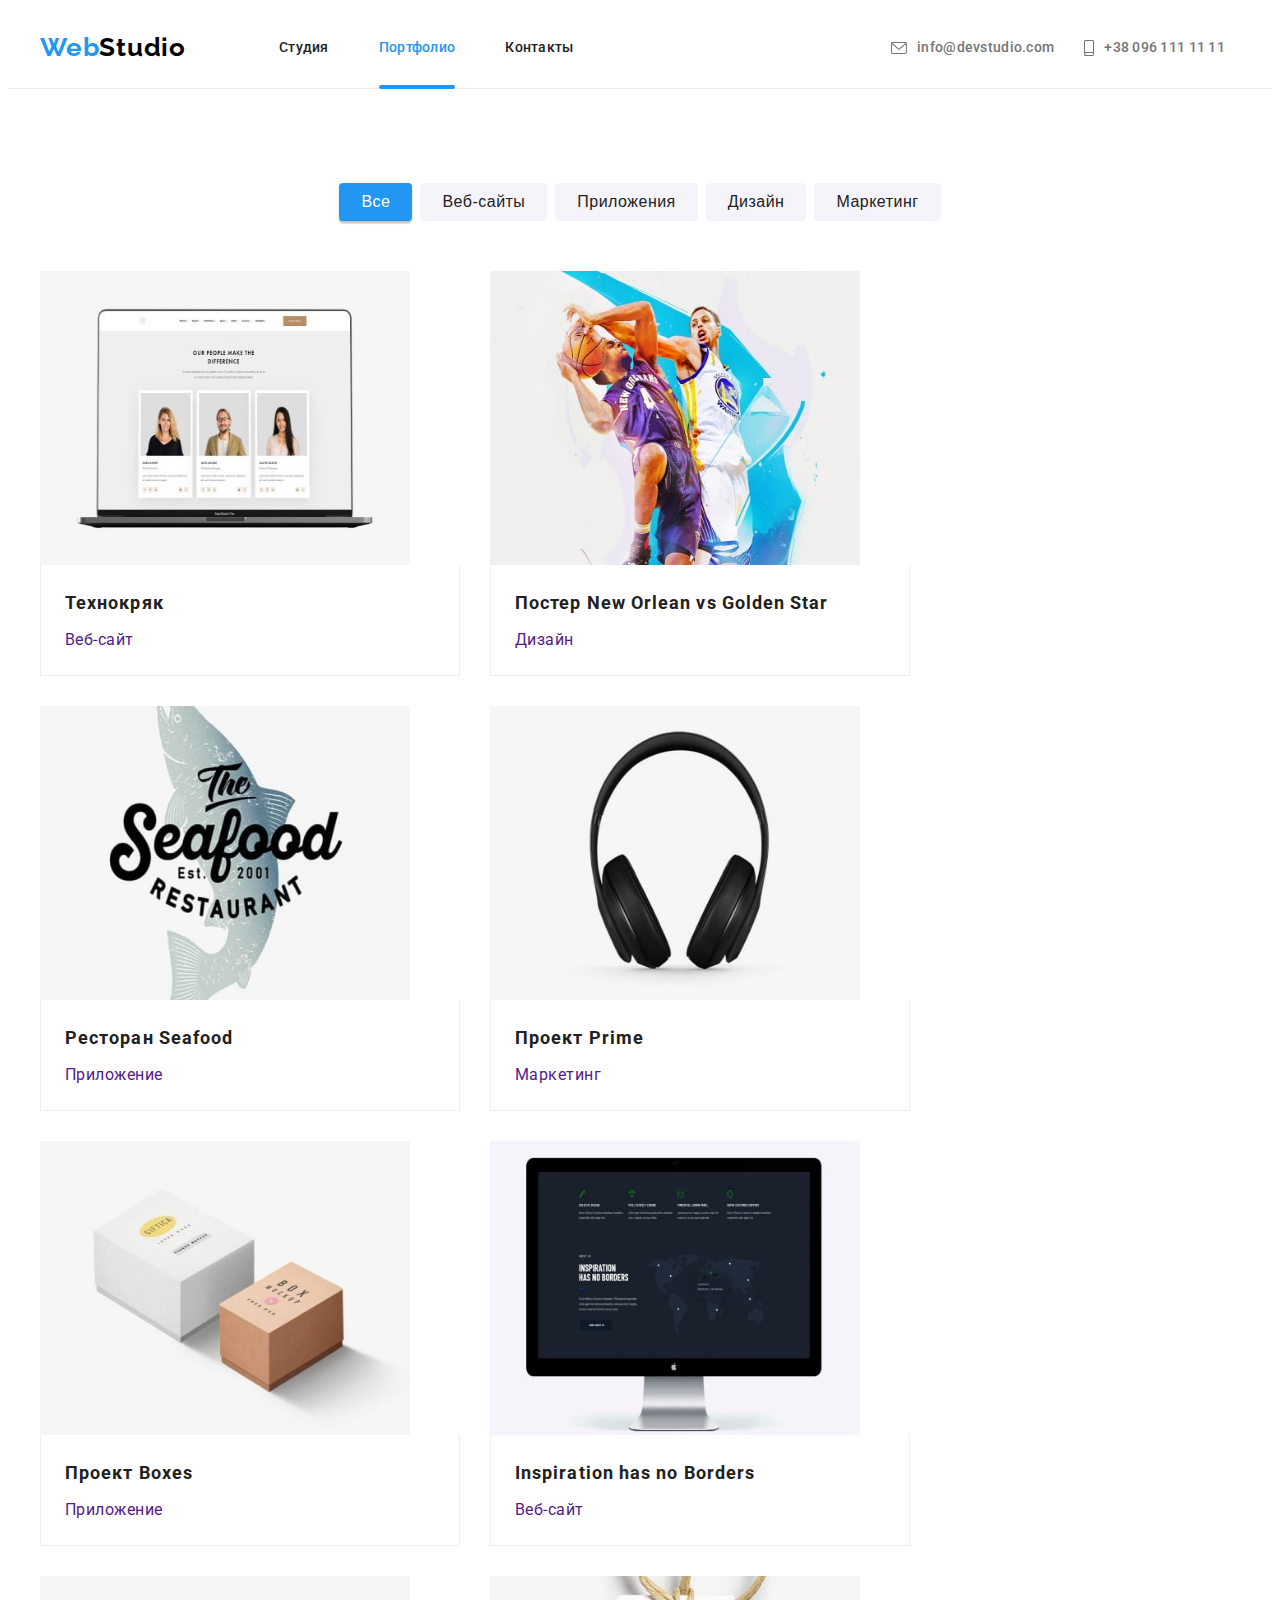
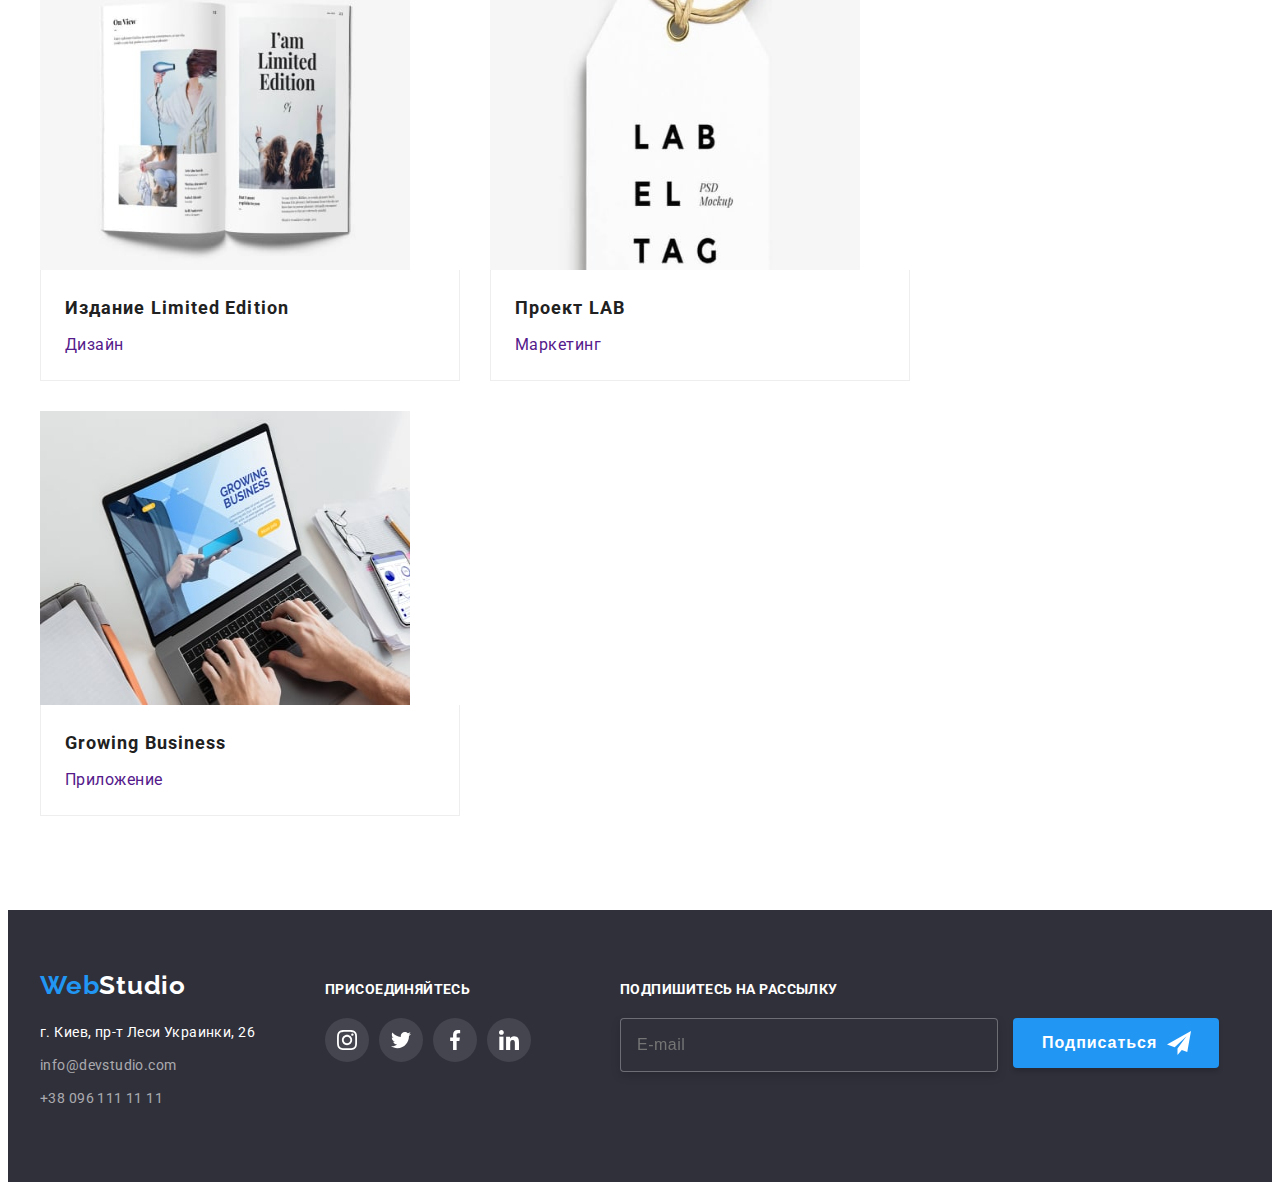
==== commit 14acdfa7: "hw-8-2-v3" ====
--- a/portfolio.html
+++ b/portfolio.html
@@ -32,7 +32,7 @@
           </div>
           <ul class="navigation-list">
             <li class="nav-item">
-              <a class="nav-link  snare-focus" href="./index.html">Студия</a>
+              <a class="nav-link snare-focus" href="./index.html">Студия</a>
             </li>
             <li class="nav-item">
               <a class="nav-link index-color-active snare-focus current" href="./portfolio.html">Портфолио</a>
@@ -118,7 +118,14 @@
             <li class="product-list-photo">
               <a href="" class="active-blok">
                 <div class="pos-product">
-                  <img class="photo-img" src="./images/img(6)(1).jpg" alt="Технокряк" width="370" height="294" />
+                  <img
+                    class="photo-img"
+                    srcset="./images/img-8-min.jpg 1x, ./images/img@2x-8-min.jpg 2x"
+                    src="./images/img-8-min.jpg 1x"
+                    alt="Технокряк"
+                    width="370"
+                    height="294"
+                  />
                   <p class="product-description">
                     Ресурс предлагает комплексные предложения с разным уровнем функционала и сервисов. Все это позволит
                     посетителю получить исчерпывающие сведения о компании или частном лице.
@@ -135,7 +142,8 @@
                 <div class="pos-product">
                   <img
                     class="photo-img"
-                    src="./images/img(7)(1).jpg"
+                    srcset="./images/img-9-min.jpg 1x, ./images/img@2x-9-min.jpg 2x"
+                    src="./images/img-9-min.jpg 1x"
                     alt="Постер New Orlean vs Golden Star"
                     width="370"
                     height="294"
@@ -155,7 +163,14 @@
             <li class="product-list-photo">
               <a class="active-blok" href="">
                 <div class="pos-product">
-                  <img class="photo-img" src="./images/img(8)(1).jpg" alt="Ресторан Seafood" width="370" height="294" />
+                  <img
+                    class="photo-img"
+                    srcset="./images/img-10-min.jpg 1x, ./images/img@2x-10-min.jpg 2x"
+                    src="../images/img-10-min.jpg 1x"
+                    alt="Ресторан Seafood"
+                    width="370"
+                    height="294"
+                  />
                   <p class="product-description">
                     Ресурс предлагает комплексные предложения с разным уровнем функционала и сервисов. Все это позволит
                     посетителю получить исчерпывающие сведения о компании или частном лице.
@@ -170,7 +185,14 @@
             <li class="product-list-photo">
               <a class="active-blok" href="">
                 <div class="pos-product">
-                  <img class="photo-img" src="./images/img(9)(1).jpg" alt="Проект Prime" width="370" height="294" />
+                  <img
+                    class="photo-img"
+                    srcset="./images/img-11-min.jpg 1x, ./images/img@2x-11-min.jpg 2x"
+                    src="./images/img-11-min.jpg 1x"
+                    alt="Проект Prime"
+                    width="370"
+                    height="294"
+                  />
                   <p class="product-description">
                     Ресурс предлагает комплексные предложения с разным уровнем функционала и сервисов. Все это позволит
                     посетителю получить исчерпывающие сведения о компании или частном лице.
@@ -185,7 +207,14 @@
             <li class="product-list-photo">
               <a class="active-blok" href="">
                 <div class="pos-product">
-                  <img class="photo-img" src="./images/img(9)(1).jpg" alt="Проект Boxes" width="370" height="294" />
+                  <img
+                    class="photo-img"
+                    srcset="./images/img-12-min.jpg 1x, ./images/img@2x-12-min.jpg 2x"
+                    src="./images/img-12-min.jpg 1x"
+                    alt="Проект Boxes"
+                    width="370"
+                    height="294"
+                  />
                   <p class="product-description">
                     Ресурс предлагает комплексные предложения с разным уровнем функционала и сервисов. Все это позволит
                     посетителю получить исчерпывающие сведения о компании или частном лице.
@@ -202,7 +231,8 @@
                 <div class="pos-product">
                   <img
                     class="photo-img"
-                    src="./images/img(10)(1).jpg"
+                    srcset="./images/img-13-min.jpg 1x, ./images/img@2x-13-min.jpg 2x"
+                    src="./images/img-13-min.jpg 1x"
                     alt="Inspiration has no Borders"
                     width="370"
                     height="294"
@@ -223,7 +253,8 @@
                 <div class="pos-product">
                   <img
                     class="photo-img"
-                    src="./images/img(11)(1).jpg"
+                    srcset="./images/img-14-min.jpg 1x, ./images/img@2x-14-min.jpg 2x"
+                    src="./images/img-14-min.jpg 1x"
                     alt="Издание Limited Edition"
                     width="370"
                     height="294"
@@ -242,7 +273,14 @@
             <li class="product-list-photo">
               <a class="active-blok" href="">
                 <div class="pos-product">
-                  <img class="photo-img" src="./images/img(12)(1).jpg" alt="Проект LAB" width="370" height="294" />
+                  <img
+                    class="photo-img"
+                    srcset="./images/img-15-min.jpg 1x, ./images/img@2x-15-min.jpg 2x"
+                    src="./images/img-15-min.jpg 1x"
+                    alt="Проект LAB"
+                    width="370"
+                    height="294"
+                  />
                   <p class="product-description">
                     Ресурс предлагает комплексные предложения с разным уровнем функционала и сервисов. Все это позволит
                     посетителю получить исчерпывающие сведения о компании или частном лице.
@@ -257,7 +295,14 @@
             <li class="product-list-photo end-photo-product">
               <a class="active-blok" href="">
                 <div class="pos-product">
-                  <img class="photo-img" src="./images/img(14)(1).jpg" alt="Growing Business" width="370" height="294" />
+                  <img
+                    class="photo-img"
+                    srcset="./images/img-16-min.jpg 1x, ./images/img@2x-16-min.jpg 2x"
+                    src="./images/img-16-min.jpg 1x"
+                    alt="Growing Business"
+                    width="370"
+                    height="294"
+                  />
                   <p class="product-description">
                     Ресурс предлагает комплексные предложения с разным уровнем функционала и сервисов. Все это позволит
                     посетителю получить исчерпывающие сведения о компании или частном лице.
--- a/css/main.css
+++ b/css/main.css
@@ -42,7 +42,7 @@
 img {
   display: block;
   max-width: 100%;
-  width: 100%;
+  height: auto;
 }
 
 .visually-hidden {
@@ -197,11 +197,18 @@
   display: flex;
   align-items: center;
   font-weight: 500;
-  font-size: 12px;
-  line-height: 1.16;
+  font-size: 10px;
+  line-height: 1.1;
   letter-spacing: 0.02em;
   color: var(--primary-text-color);
   text-decoration: none;
+}
+@media screen and (min-width: 480px) {
+  .nav-contact-tell,
+.nav-contact-mail {
+    font-size: 12px;
+    line-height: 1.16;
+  }
 }
 @media screen and (min-width: 1200px) {
   .nav-contact-tell,
@@ -329,12 +336,18 @@
 
 .nav-link__mob {
   font-weight: 500;
-  font-size: 40px;
-  line-height: 1.175;
+  font-size: 25px;
+  line-height: 1.15;
   letter-spacing: 0.02em;
   color: #212121;
   text-decoration: none;
 }
+@media screen and (min-width: 480px) {
+  .nav-link__mob {
+    font-size: 40px;
+    line-height: 1.175;
+  }
+}
 
 .cnt-item__mob {
   margin-bottom: 32px;
@@ -345,21 +358,33 @@
 
 .nav-contact__mob {
   font-weight: 500;
-  font-size: 34px;
-  line-height: 1.176;
+  font-size: 20px;
+  line-height: 1.15;
   letter-spacing: 0.02em;
   color: var(--list-active-color);
   text-decoration: none;
 }
+@media screen and (min-width: 480px) {
+  .nav-contact__mob {
+    font-size: 34px;
+    line-height: 1.176;
+  }
+}
 
 .nav-contact-tell__mob {
   font-weight: 500;
-  font-size: 24px;
-  line-height: 1.16;
+  font-size: 14px;
+  line-height: 1.14;
   letter-spacing: 0.02em;
   color: var(--primary-text-color);
   text-decoration: none;
 }
+@media screen and (min-width: 480px) {
+  .nav-contact-tell__mob {
+    font-size: 24px;
+    line-height: 1.16;
+  }
+}
 
 .soc-menu {
   display: flex;
@@ -372,11 +397,17 @@
 .soc-menu-link {
   position: relative;
   font-weight: 500;
-  font-size: 18px;
-  line-height: 1.22;
+  font-size: 12px;
+  line-height: 1.2;
   letter-spacing: 0.02em;
   color: #2196f3;
   text-decoration: none;
+}
+@media screen and (min-width: 480px) {
+  .soc-menu-link {
+    font-size: 18px;
+    line-height: 1.22;
+  }
 }
 
 .soc-menu__bef::before {
@@ -396,16 +427,27 @@
   margin-right: auto;
   background-color: #2f303a;
   padding: 118px 0;
-  background-image: linear-gradient(rgba(47, 48, 58, 0.4), rgba(47, 48, 58, 0.4)), url(../images/fon-hero.jpg);
+  background-image: linear-gradient(rgba(47, 48, 58, 0.4), rgba(47, 48, 58, 0.4)), url(../images/img-title-min.jpg);
   background-repeat: no-repeat;
   background-position: center;
   background-size: cover;
   max-width: 100%;
+  margin-bottom: 60px;
+}
+@media screen and (min-width: 768px) {
+  .title {
+    margin-bottom: 0;
+  }
 }
 @media screen and (min-width: 1200px) {
   .title {
     padding: 200px 0;
     height: 600px;
+  }
+}
+@media (min-device-pixel-ratio: 2), (min-resolution: 192dpi), (min-resolution: 2dppx) {
+  .title {
+    background-image: linear-gradient(rgba(47, 48, 58, 0.4), rgba(47, 48, 58, 0.4)), url(../images/img@2x-title-min.jpg);
   }
 }
 
@@ -416,19 +458,26 @@
   margin-left: auto;
   margin-right: auto;
   font-weight: 900;
-  font-size: 26px;
-  line-height: 1.62;
+  font-size: 18px;
+  line-height: 1.12;
   text-align: center;
   letter-spacing: 0.06em;
   text-transform: uppercase;
-  width: 360px;
   color: var(--color-white);
+  max-width: 290px;
+}
+@media screen and (min-width: 480px) {
+  .title-main {
+    font-size: 26px;
+    line-height: 1.62;
+    max-width: 360px;
+  }
 }
 @media screen and (min-width: 1200px) {
   .title-main {
     font-size: 44px;
     line-height: 1.36;
-    width: 696px;
+    max-width: 696px;
   }
 }
 
@@ -440,15 +489,23 @@
   border: none;
   font-family: inherit;
   font-weight: 700;
-  font-size: 16px;
-  line-height: 1.88;
+  font-size: 14px;
+  line-height: 1.6;
   letter-spacing: 0.06em;
   cursor: pointer;
   color: var(--color-white);
-  width: 200px;
-  height: 50px;
+  width: 150px;
+  height: 40px;
   margin-left: auto;
   margin-right: auto;
+}
+@media screen and (min-width: 480px) {
+  .title-btn {
+    width: 200px;
+    height: 50px;
+    font-size: 16px;
+    line-height: 1.88;
+  }
 }
 
 @media screen and (min-width: 480px) {
@@ -675,8 +732,12 @@
 }
 
 .team-photo {
-  display: block;
-  height: 460px;
+  width: 100%;
+}
+@media screen and (min-width: 480px) {
+  .team-photo {
+    height: 460px;
+  }
 }
 @media screen and (min-width: 768px) {
   .team-photo {
@@ -1102,9 +1163,9 @@
 }
 
 .modal {
-  height: 609px;
+  height: 90%;
+  max-height: 600px;
   width: 90%;
-  max-width: 450px;
   background: var(--color-white);
   box-shadow: 0px 1px 3px rgba(0, 0, 0, 0.12), 0px 1px 1px rgba(0, 0, 0, 0.14), 0px 2px 1px rgba(0, 0, 0, 0.2);
   border-radius: 4px;
@@ -1113,6 +1174,13 @@
   left: 50%;
   transform: translate(-50%, -50%);
   padding: 40px;
+}
+@media screen and (min-width: 480px) {
+  .modal {
+    max-height: 609px;
+    width: 90%;
+    max-width: 450px;
+  }
 }
 @media screen and (min-width: 1200px) {
   .modal {
@@ -1147,12 +1215,18 @@
 
 .sub-title-modal {
   font-weight: 700;
-  font-size: 20px;
-  line-height: 1.5;
+  font-size: 12px;
+  line-height: 1.2;
   text-align: center;
   letter-spacing: 0.03em;
   color: #212121;
   margin-bottom: 12px;
+}
+@media screen and (min-width: 480px) {
+  .sub-title-modal {
+    font-size: 20px;
+    line-height: 1.5;
+  }
 }
 @media screen and (min-width: 1200px) {
   .sub-title-modal {
@@ -1274,13 +1348,19 @@
   letter-spacing: 0.03em;
   color: #757575;
   max-height: 24px;
-  width: 370px;
+  max-width: 370px;
+}
+@media screen and (min-width: 480px) {
+  .modal-check {
+    font-size: 12px;
+    line-height: 0.85;
+  }
 }
 @media screen and (min-width: 1200px) {
   .modal-check {
     font-size: 14px;
     line-height: 1.71;
-    width: 425px;
+    max-width: 425px;
     margin-left: auto;
     margin-right: auto;
   }
@@ -1288,12 +1368,17 @@
 
 .check-icon {
   position: absolute;
-  top: -15%;
+  top: -20%;
   left: 0;
 }
-@media screen and (min-width: 1200px) {
+@media screen and (min-width: 768px) {
   .check-icon {
-    top: 20%;
+    top: -20%;
+  }
+}
+@media screen and (min-width: 1200px) {
+  .check-icon {
+    top: 15%;
   }
 }
 
@@ -1439,10 +1524,15 @@
 .product-list-photo {
   margin-bottom: 30px;
 }
+@media screen and (min-width: 480px) {
+  .product-list-photo {
+    max-width: 450px;
+    height: 404;
+  }
+}
 @media screen and (min-width: 768px) {
   .product-list-photo {
     margin-bottom: 0;
-    max-width: 354px;
     max-height: 440px;
   }
 }
@@ -1490,15 +1580,19 @@
 .photo-img {
   display: block;
 }
-@media screen and (min-width: 768px) {
+@media screen and (min-width: 480px) {
   .photo-img {
+    width: 450px;
     height: 294px;
+  }
+}
+@media screen and (min-width: 768px) {
+  .photo-img {
     width: 354px;
   }
 }
 @media screen and (min-width: 1200px) {
   .photo-img {
-    height: 294px;
     width: 370px;
   }
 }
@@ -1517,6 +1611,7 @@
   border-left: 1px solid #eeeeee;
   border-right: 1px solid #eeeeee;
   padding: 20px 24px;
+  width: 100%;
 }
 @media screen and (min-width: 768px) {
   .product-fon {
@@ -1564,4 +1659,5 @@
   padding: 63px 24px;
   color: #ffffff;
   background-color: rgba(33, 150, 243, 0.9);
+  height: 100%;
 }/*# sourceMappingURL=main.css.map */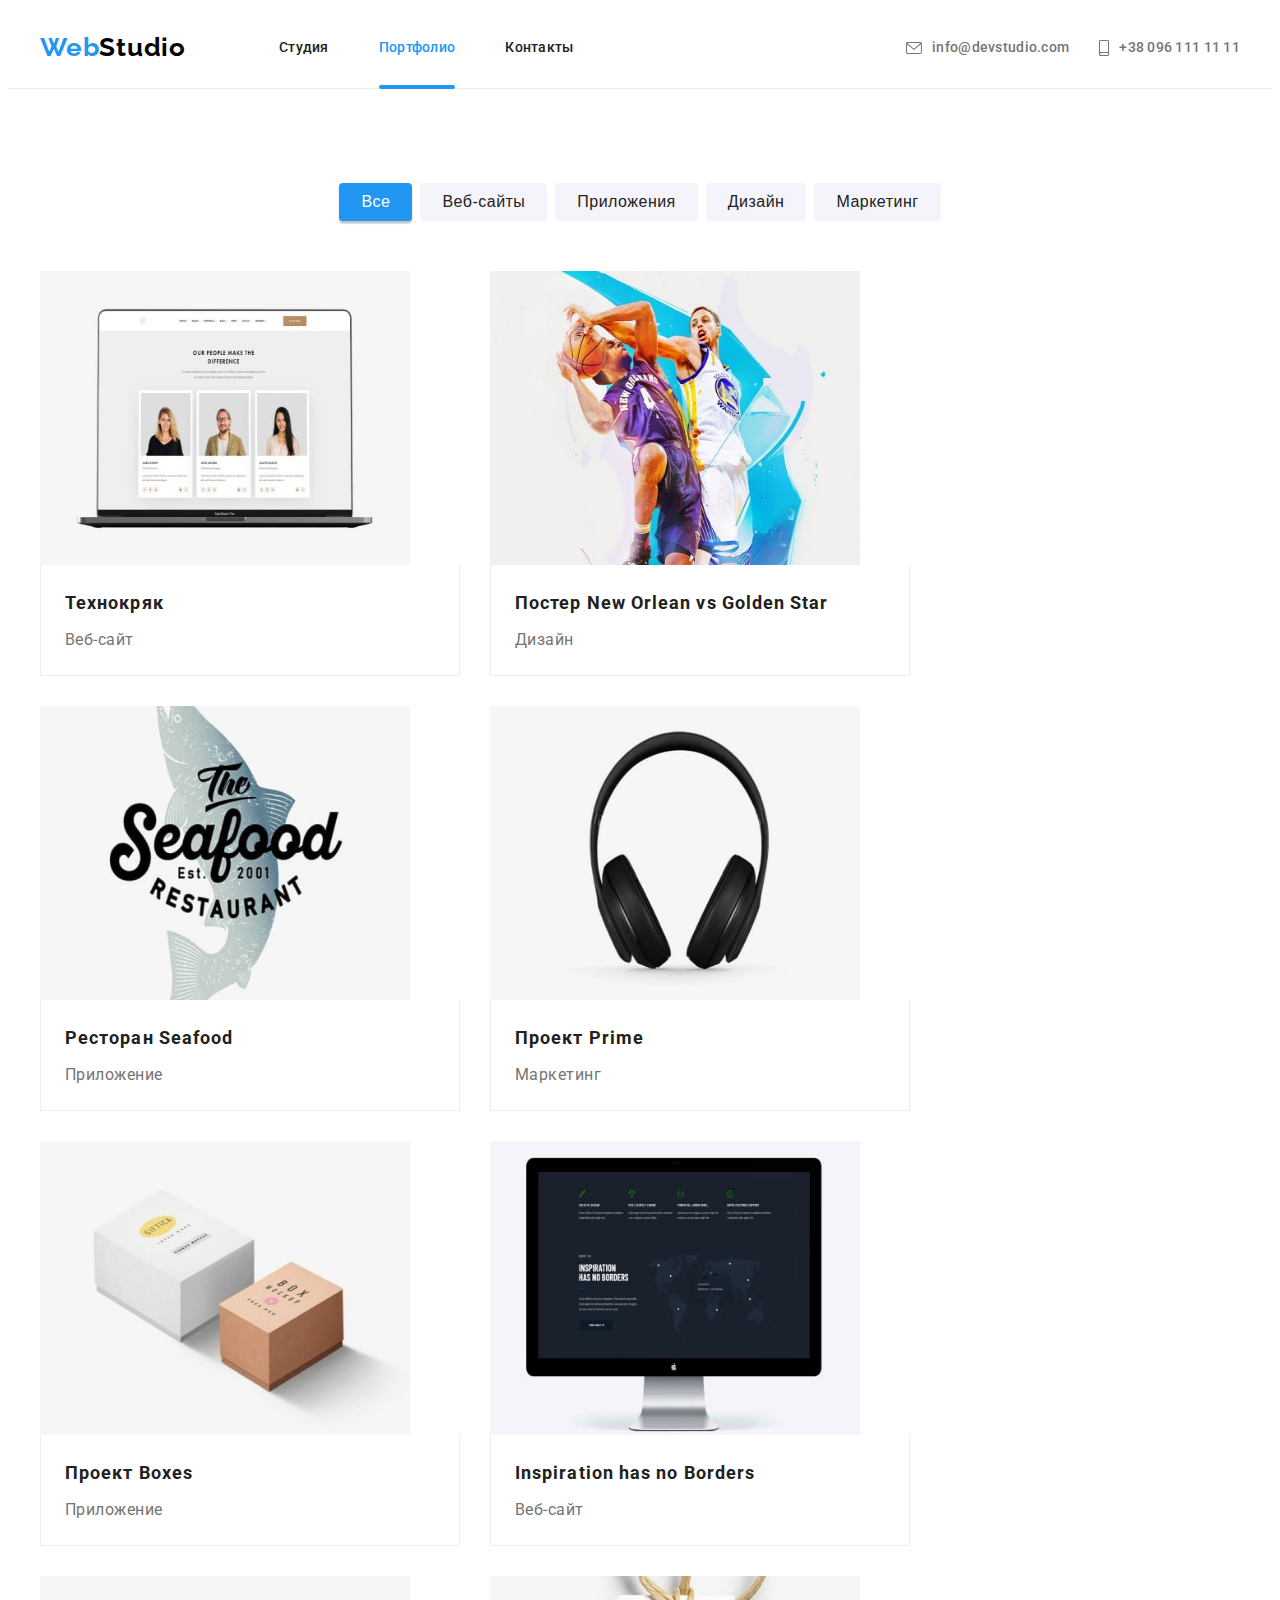
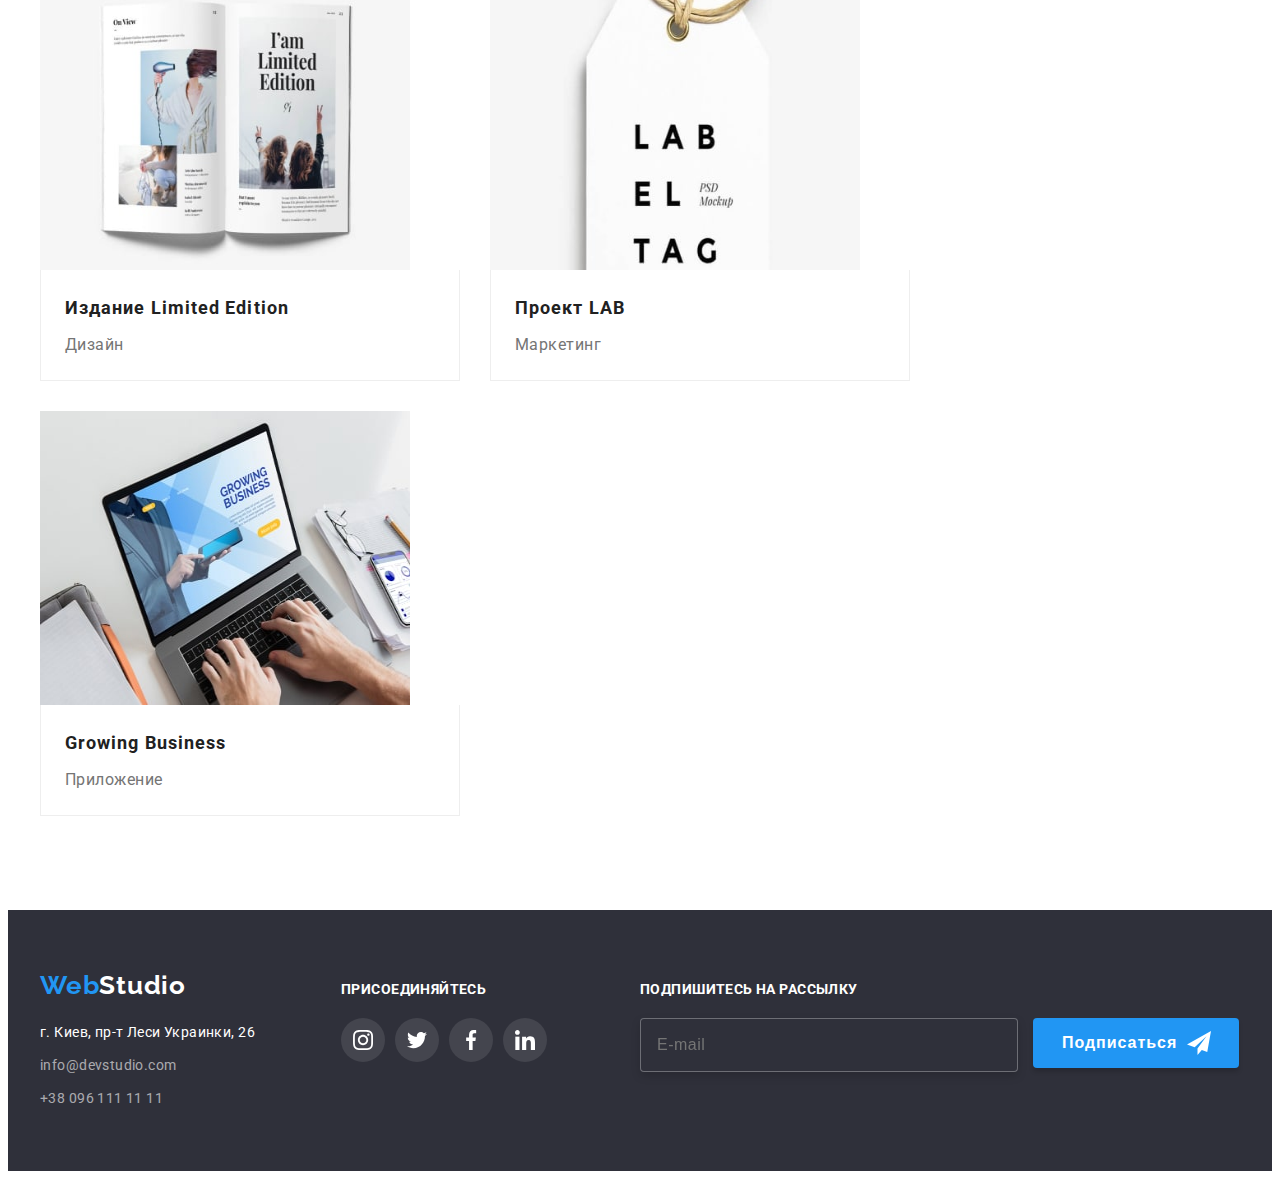
==== commit 6345303b: "hw-8" ====
--- a/portfolio.html
+++ b/portfolio.html
@@ -75,10 +75,10 @@
             </button>
             <ul class="navigation-list__mob">
               <li class="nav-item__mob">
-                <a class="nav-link__mob index-color-active__mob snare-focus current__mob" href="./index.html">Студия</a>
+                <a class="nav-link__mob snare-focus current__mob" href="./index.html">Студия</a>
               </li>
               <li class="nav-item__mob">
-                <a class="nav-link__mob snare-focus__mob" href="./portfolio.html">Портфолио</a>
+                <a class="nav-link__mob index-color-active__mob snare-focus__mob" href="./portfolio.html">Портфолио</a>
               </li>
               <li class="nav-item__mob"><a class="nav-link__mob snare-focus__mob" href="">Контакты</a></li>
             </ul>
@@ -121,7 +121,7 @@
                   <img
                     class="photo-img"
                     srcset="./images/img-8-min.jpg 1x, ./images/img@2x-8-min.jpg 2x"
-                    src="./images/img-8-min.jpg 1x"
+                    src="./images/img-8-min.jpg"
                     alt="Технокряк"
                     width="370"
                     height="294"
@@ -143,7 +143,7 @@
                   <img
                     class="photo-img"
                     srcset="./images/img-9-min.jpg 1x, ./images/img@2x-9-min.jpg 2x"
-                    src="./images/img-9-min.jpg 1x"
+                    src="./images/img-9-min.jpg"
                     alt="Постер New Orlean vs Golden Star"
                     width="370"
                     height="294"
@@ -166,7 +166,7 @@
                   <img
                     class="photo-img"
                     srcset="./images/img-10-min.jpg 1x, ./images/img@2x-10-min.jpg 2x"
-                    src="../images/img-10-min.jpg 1x"
+                    src="../images/img-10-min.jpg"
                     alt="Ресторан Seafood"
                     width="370"
                     height="294"
@@ -188,7 +188,7 @@
                   <img
                     class="photo-img"
                     srcset="./images/img-11-min.jpg 1x, ./images/img@2x-11-min.jpg 2x"
-                    src="./images/img-11-min.jpg 1x"
+                    src="./images/img-11-min.jpg"
                     alt="Проект Prime"
                     width="370"
                     height="294"
@@ -210,7 +210,7 @@
                   <img
                     class="photo-img"
                     srcset="./images/img-12-min.jpg 1x, ./images/img@2x-12-min.jpg 2x"
-                    src="./images/img-12-min.jpg 1x"
+                    src="./images/img-12-min.jpg"
                     alt="Проект Boxes"
                     width="370"
                     height="294"
@@ -232,7 +232,7 @@
                   <img
                     class="photo-img"
                     srcset="./images/img-13-min.jpg 1x, ./images/img@2x-13-min.jpg 2x"
-                    src="./images/img-13-min.jpg 1x"
+                    src="./images/img-13-min.jpg"
                     alt="Inspiration has no Borders"
                     width="370"
                     height="294"
@@ -254,7 +254,7 @@
                   <img
                     class="photo-img"
                     srcset="./images/img-14-min.jpg 1x, ./images/img@2x-14-min.jpg 2x"
-                    src="./images/img-14-min.jpg 1x"
+                    src="./images/img-14-min.jpg"
                     alt="Издание Limited Edition"
                     width="370"
                     height="294"
@@ -276,7 +276,7 @@
                   <img
                     class="photo-img"
                     srcset="./images/img-15-min.jpg 1x, ./images/img@2x-15-min.jpg 2x"
-                    src="./images/img-15-min.jpg 1x"
+                    src="./images/img-15-min.jpg"
                     alt="Проект LAB"
                     width="370"
                     height="294"
@@ -298,7 +298,7 @@
                   <img
                     class="photo-img"
                     srcset="./images/img-16-min.jpg 1x, ./images/img@2x-16-min.jpg 2x"
-                    src="./images/img-16-min.jpg 1x"
+                    src="./images/img-16-min.jpg"
                     alt="Growing Business"
                     width="370"
                     height="294"
--- a/css/main.css
+++ b/css/main.css
@@ -41,7 +41,7 @@
 
 img {
   display: block;
-  max-width: 100%;
+  width: 100%;
   height: auto;
 }
 
@@ -134,6 +134,9 @@
 .logo-border {
   border-bottom: 1px solid #ececec;
 }
+.logo-border .containter {
+  position: relative;
+}
 
 .nav-blok {
   display: flex;
@@ -220,24 +223,36 @@
 
 .nav-contact-mail {
   padding-top: 21px;
-  margin-bottom: 10px;
 }
 @media screen and (min-width: 1200px) {
   .nav-contact-mail {
     padding-bottom: 32px;
     padding-top: 32px;
+    margin-bottom: 0;
   }
 }
 
 .nav-contact-tell {
-  padding-right: 15px;
   padding-bottom: 21px;
 }
 @media screen and (min-width: 1200px) {
   .nav-contact-tell {
     padding-bottom: 32px;
     padding-top: 32px;
+  }
+}
+
+@media screen and (min-width: 768px) {
+  .cnt-item:nth-child(1) {
+    margin-bottom: 10px;
+  }
+}
+@media screen and (min-width: 1200px) {
+  .cnt-item:nth-child(2) {
     margin-left: 30px;
+  }
+  .cnt-item:nth-child(1) {
+    margin-bottom: 0;
   }
 }
 
@@ -317,6 +332,7 @@
   height: 100vh;
   padding-top: 10px;
   padding-bottom: 48px;
+  padding-left: 40px;
   transition: opacity 250ms cubic-bezier(0.4, 0, 0.2, 1), visibility 250ms;
 }
 .mob-menu .containter {
@@ -325,13 +341,18 @@
   height: 100%;
   justify-content: space-between;
   overflow: auto;
+  padding-left: 0;
+}
+
+.mob-menu__top {
+  margin-bottom: 32px;
 }
 
 .nav-item__mob {
   margin-bottom: 32px;
 }
 .nav-item__mob:nth-child(3) {
-  margin-bottom: 32px;
+  margin-bottom: 0;
 }
 
 .nav-link__mob {
@@ -349,11 +370,19 @@
   }
 }
 
+.index-color-active__mob {
+  color: var(--list-active-color);
+}
+
+.contacts-header-list__mob {
+  margin-bottom: 64px;
+}
+
 .cnt-item__mob {
   margin-bottom: 32px;
 }
 .cnt-item__mob:nth-child(2) {
-  margin-bottom: 64px;
+  margin-bottom: 0;
 }
 
 .nav-contact__mob {
@@ -427,12 +456,41 @@
   margin-right: auto;
   background-color: #2f303a;
   padding: 118px 0;
-  background-image: linear-gradient(rgba(47, 48, 58, 0.4), rgba(47, 48, 58, 0.4)), url(../images/img-title-min.jpg);
   background-repeat: no-repeat;
   background-position: center;
   background-size: cover;
-  max-width: 100%;
-  margin-bottom: 60px;
+  width: 100%;
+  max-width: 1600px;
+}
+@media screen and (max-width: 480px) {
+  .title {
+    background-image: linear-gradient(rgba(47, 48, 58, 0.4), rgba(47, 48, 58, 0.4)), url(../images/img-title-mob-min.jpg);
+  }
+}
+@media screen and (max-width: 480px) and (min-device-pixel-ratio: 2), screen and (max-width: 480px) and (min-resolution: 192dpi), screen and (max-width: 480px) and (min-resolution: 2dppx) {
+  .title {
+    background-image: linear-gradient(rgba(47, 48, 58, 0.4), rgba(47, 48, 58, 0.4)), url(../images/img@2x-title-mob-min.jpg);
+  }
+}
+@media screen and (max-width: 768px) {
+  .title {
+    background-image: linear-gradient(rgba(47, 48, 58, 0.4), rgba(47, 48, 58, 0.4)), url(../images/img-title-tab-min.jpg);
+  }
+}
+@media screen and (max-width: 768px) and (min-device-pixel-ratio: 2), screen and (max-width: 768px) and (min-resolution: 192dpi), screen and (max-width: 768px) and (min-resolution: 2dppx) {
+  .title {
+    background-image: linear-gradient(rgba(47, 48, 58, 0.4), rgba(47, 48, 58, 0.4)), url(../images/img@2x-title-tab-min.jpg);
+  }
+}
+@media screen and (min-width: 769px) {
+  .title {
+    background-image: linear-gradient(rgba(47, 48, 58, 0.4), rgba(47, 48, 58, 0.4)), url(../images/img-title-des-min.jpg);
+  }
+}
+@media screen and (min-width: 769px) and (min-device-pixel-ratio: 2), screen and (min-width: 769px) and (min-resolution: 192dpi), screen and (min-width: 769px) and (min-resolution: 2dppx) {
+  .title {
+    background-image: linear-gradient(rgba(47, 48, 58, 0.4), rgba(47, 48, 58, 0.4)), url(../images/img@2x-title-des-min.jpg);
+  }
 }
 @media screen and (min-width: 768px) {
   .title {
@@ -443,11 +501,6 @@
   .title {
     padding: 200px 0;
     height: 600px;
-  }
-}
-@media (min-device-pixel-ratio: 2), (min-resolution: 192dpi), (min-resolution: 2dppx) {
-  .title {
-    background-image: linear-gradient(rgba(47, 48, 58, 0.4), rgba(47, 48, 58, 0.4)), url(../images/img@2x-title-min.jpg);
   }
 }
 
@@ -458,8 +511,8 @@
   margin-left: auto;
   margin-right: auto;
   font-weight: 900;
-  font-size: 18px;
-  line-height: 1.12;
+  font-size: 21px;
+  line-height: 1.8;
   text-align: center;
   letter-spacing: 0.06em;
   text-transform: uppercase;
@@ -519,6 +572,14 @@
   }
 }
 
+.features-list {
+  padding-top: 60px;
+}
+@media screen and (min-width: 480px) {
+  .features-list {
+    padding-top: 0;
+  }
+}
 @media screen and (min-width: 768px) {
   .features-list {
     display: flex;
@@ -599,7 +660,6 @@
 }
 
 .technology {
-  padding-bottom: 94px;
   display: none;
 }
 @media screen and (min-width: 1200px) {
@@ -613,6 +673,7 @@
   display: flex;
   justify-content: center;
   margin: 0;
+  padding-bottom: 94px;
 }
 
 .technology-subtitle {
@@ -729,25 +790,6 @@
   color: var(--title-text-color);
   /* margin-top: 30px; */
   margin-bottom: 10px;
-}
-
-.team-photo {
-  width: 100%;
-}
-@media screen and (min-width: 480px) {
-  .team-photo {
-    height: 460px;
-  }
-}
-@media screen and (min-width: 768px) {
-  .team-photo {
-    height: 374px;
-  }
-}
-@media screen and (min-width: 1200px) {
-  .team-photo {
-    height: 260px;
-  }
 }
 
 .team-direction {
@@ -913,13 +955,16 @@
 }
 
 .nav-footer {
+  width: 231px;
   text-align: center;
   margin-left: auto;
   margin-right: auto;
+  margin-bottom: 60px;
 }
 @media screen and (min-width: 768px) {
   .nav-footer {
     margin-right: 165px;
+    margin-bottom: 0;
   }
 }
 @media screen and (min-width: 1200px) {
@@ -940,15 +985,6 @@
   color: #2196f3;
   text-decoration: none;
   margin-bottom: 20px;
-}
-
-.addres-footer {
-  margin-bottom: 60px;
-}
-@media screen and (min-width: 1200px) {
-  .addres-footer {
-    margin-bottom: 0;
-  }
 }
 
 @media screen and (min-width: 1200px) {
@@ -991,12 +1027,16 @@
   margin-top: 9px;
 }
 
-.join {
-  margin-bottom: 60px;
-}
 @media screen and (min-width: 768px) {
   .join {
+    margin-bottom: 0px;
     margin-right: 89px;
+  }
+}
+@media screen and (min-width: 1200px) {
+  .join {
+    margin-bottom: 0;
+    margin-right: 0;
   }
 }
 
@@ -1057,6 +1097,9 @@
   margin-left: 10px;
 }
 
+.nav-join-footer {
+  margin-bottom: 60px;
+}
 @media screen and (min-width: 768px) {
   .nav-join-footer {
     display: flex;
@@ -1065,6 +1108,8 @@
 @media screen and (min-width: 1200px) {
   .nav-join-footer {
     align-items: baseline;
+    margin-bottom: 0;
+    margin-right: 93px;
   }
 }
 
@@ -1097,6 +1142,7 @@
 @media screen and (min-width: 1200px) {
   .form-imput {
     width: 358px;
+    margin-bottom: 0;
   }
 }
 
@@ -1184,8 +1230,8 @@
 }
 @media screen and (min-width: 1200px) {
   .modal {
-    min-width: 528px;
-    min-height: 581px;
+    max-width: 528px;
+    max-height: 581px;
   }
 }
 
@@ -1211,6 +1257,7 @@
 
 .input-modal-list {
   margin-bottom: 10px;
+  max-height: 58px;
 }
 
 .sub-title-modal {
@@ -1230,7 +1277,7 @@
 }
 @media screen and (min-width: 1200px) {
   .sub-title-modal {
-    font-size: 23px;
+    font-size: 20px;
     line-height: 1.15;
   }
 }
@@ -1241,7 +1288,6 @@
   line-height: 1.16;
   letter-spacing: 0.01em;
   color: #757575;
-  margin-bottom: 4px;
 }
 
 .input-modal-textarea {
@@ -1251,9 +1297,12 @@
 
 .name {
   position: relative;
+  display: inline-block;
+  margin-bottom: 4px;
 }
 
 .form-imput-modal-name {
+  display: block;
   width: 100%;
   height: 40px;
   border: 1px solid rgba(33, 33, 33, 0.2);
@@ -1271,9 +1320,9 @@
 
 .icon-btn {
   position: absolute;
-  top: 85%;
+  top: 50%;
   left: 16px;
-  transform: translateY(-60%);
+  transform: translateY(-50%);
   fill: var(--title-text-color);
   transition: fill 250ms cubic-bezier(0.4, 0, 0.2, 1);
 }
@@ -1330,11 +1379,14 @@
   box-shadow: 0px 4px 4px rgba(0, 0, 0, 0.15);
   border-radius: 4px;
   padding: 10px 56px;
-  margin-top: 30px;
 }
 
 .btn-modal-end:hover {
   cursor: pointer;
+}
+
+.icon-input-modal {
+  position: relative;
 }
 
 .modal-check {
@@ -1349,6 +1401,7 @@
   color: #757575;
   max-height: 24px;
   max-width: 370px;
+  margin-bottom: 30px;
 }
 @media screen and (min-width: 480px) {
   .modal-check {
@@ -1603,6 +1656,7 @@
   line-height: 1.88;
   letter-spacing: 0.03em;
   margin-top: 4xp;
+  color: var(--primary-text-color);
 }
 
 .product-fon {
@@ -1660,4 +1714,5 @@
   color: #ffffff;
   background-color: rgba(33, 150, 243, 0.9);
   height: 100%;
+  overflow-y: scroll;
 }/*# sourceMappingURL=main.css.map */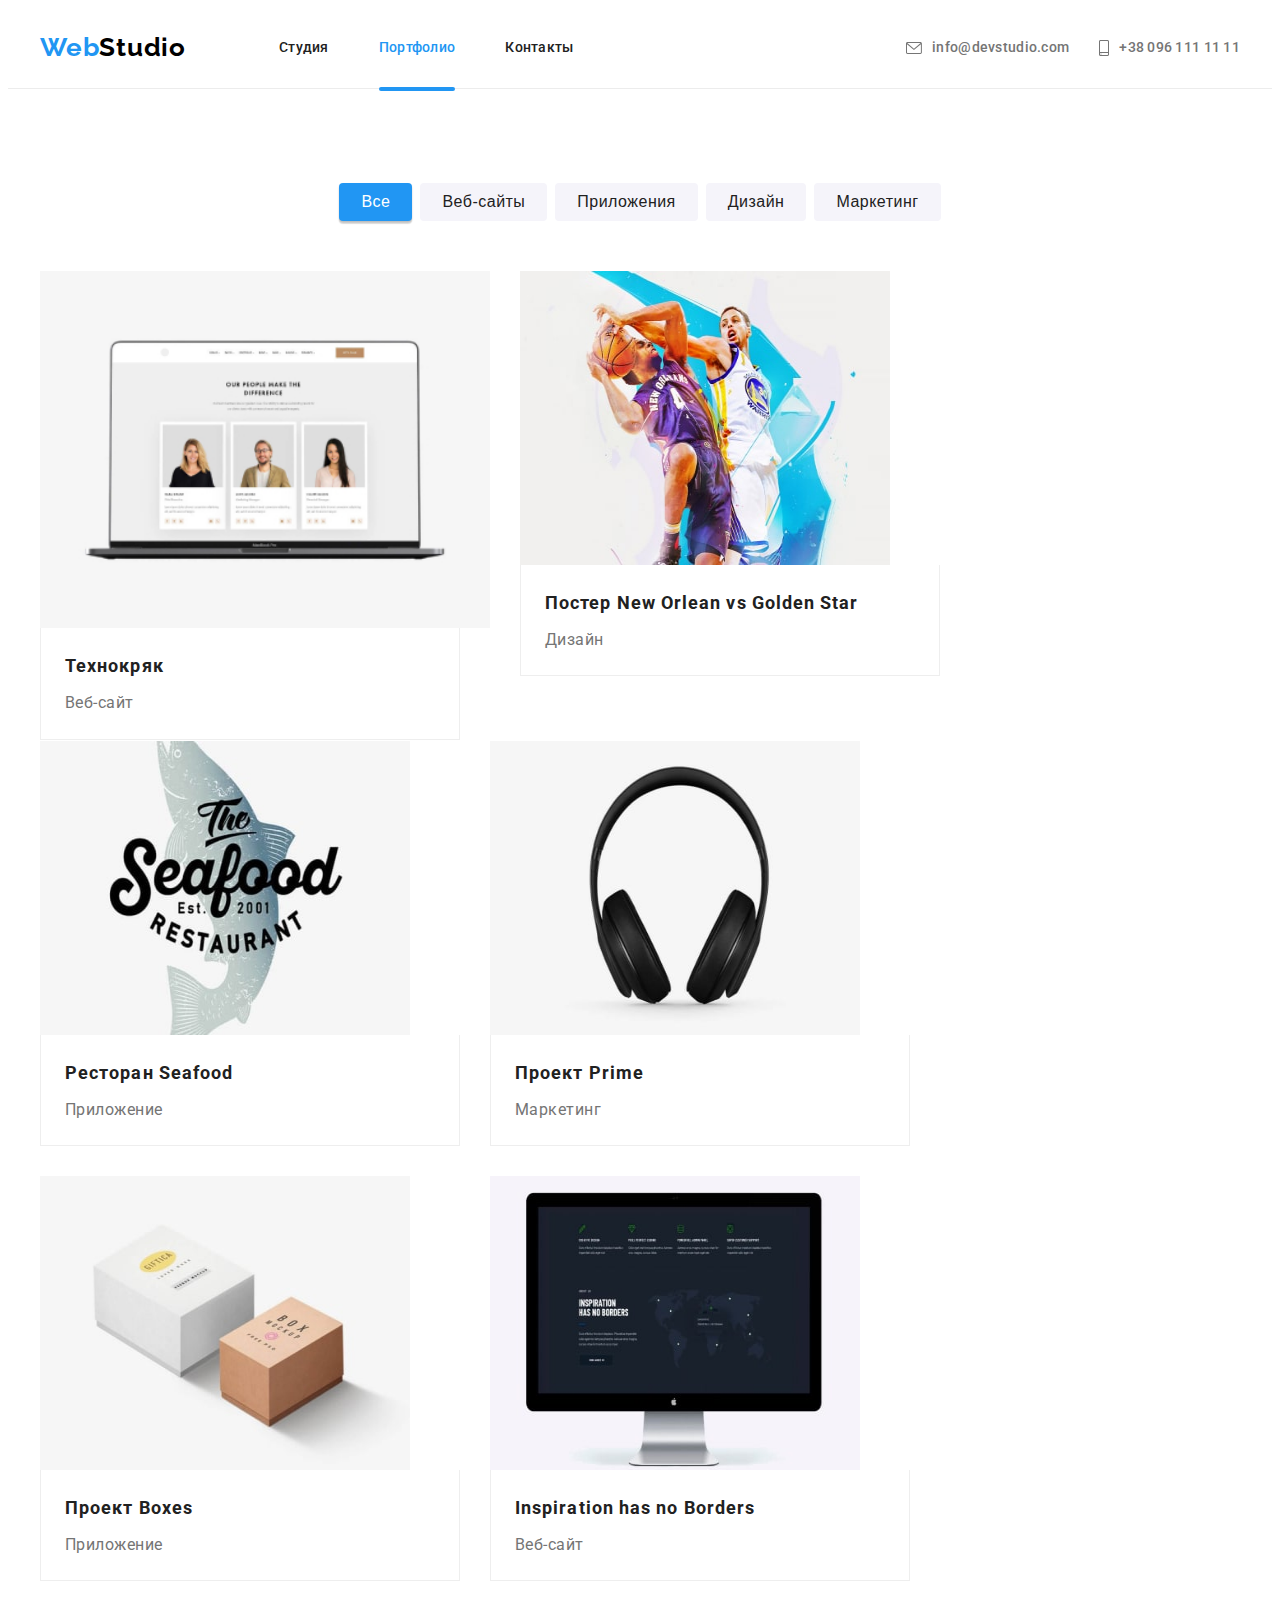
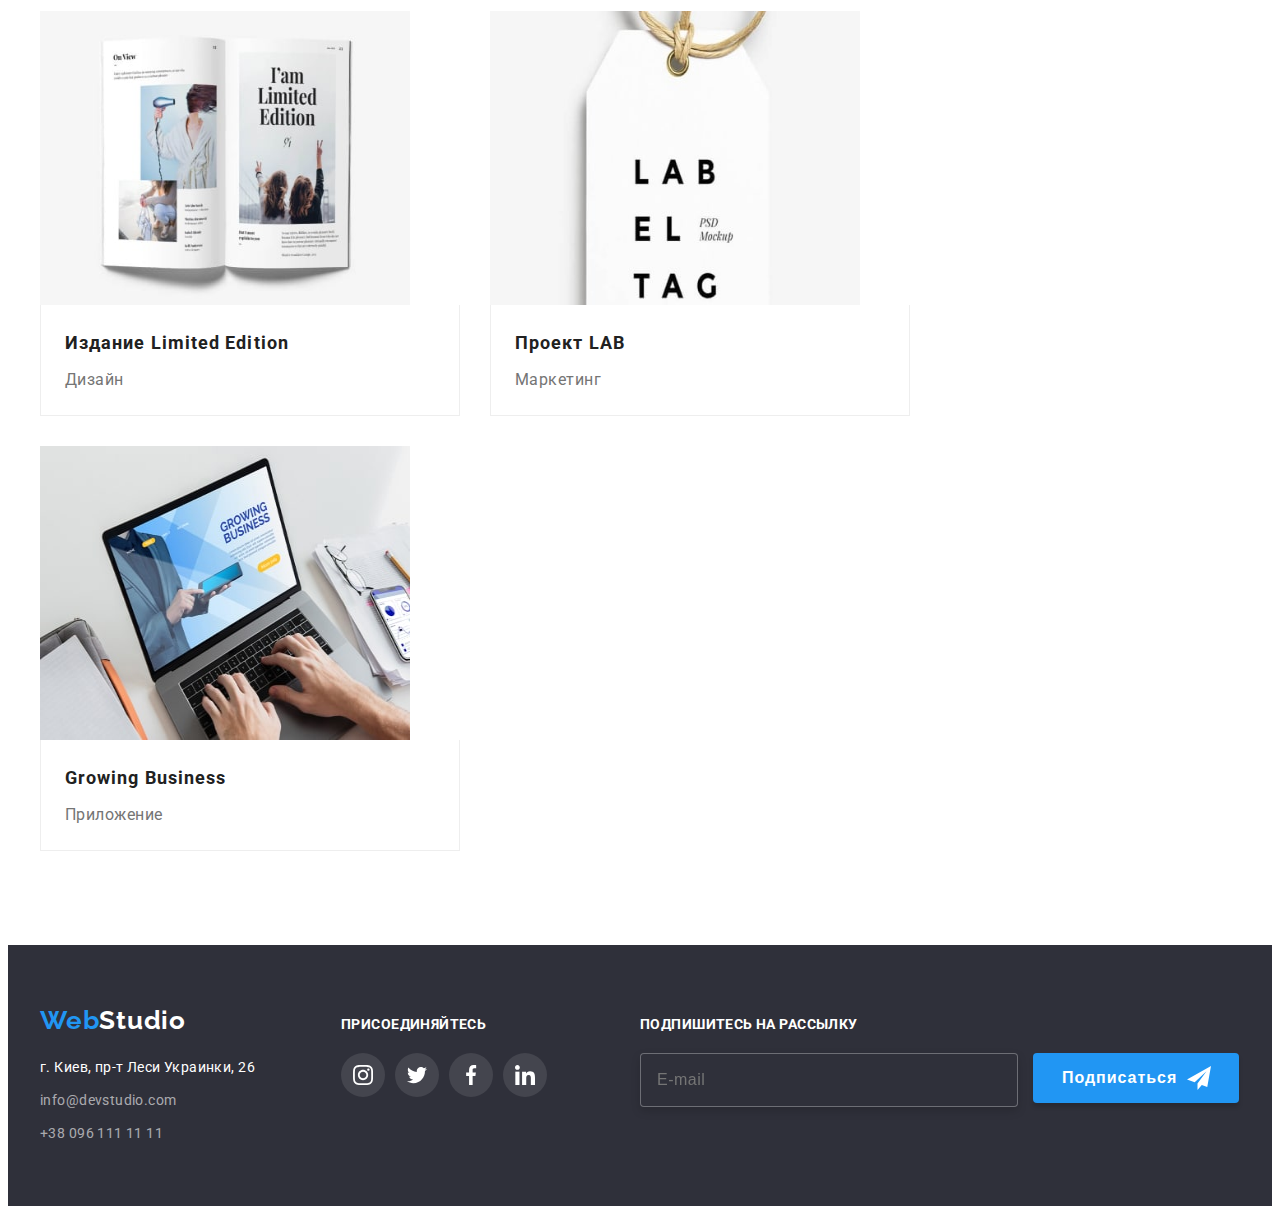
==== commit 971e9d60: "xc" ====
--- a/portfolio.html
+++ b/portfolio.html
@@ -35,29 +35,29 @@
               <a class="nav-link snare-focus" href="./index.html">Студия</a>
             </li>
             <li class="nav-item">
-              <a class="nav-link index-color-active snare-focus current" href="./portfolio.html">Портфолио</a>
+              <a class="nav-link snare-focus current index-color-active" href="./portfolio.html">Портфолио</a>
             </li>
             <li class="nav-item"><a class="nav-link snare-focus" href="">Контакты</a></li>
           </ul>
-          <ul class="contacts-header-list">
-            <li class="cnt-item">
-              <a class="nav-contact-mail snare-focus snare-focus-icon" href="mailto:info@devstudio.com">
-                <svg class="main-icon" width="16" height="12">
-                  <use href="./images/icons.svg#icon-envelope-1"></use>
-                </svg>
-                info@devstudio.com</a
-              >
-            </li>
-            <li class="cnt-item">
-              <a class="nav-contact-tell snare-focus snare-focus-icon" href="tel:+380961111111">
-                <svg class="main-icon" width="10" height="16">
-                  <use href="./images/icons.svg#icon-smartphone"></use>
-                </svg>
-                +38 096 111 11 11</a
-              >
-            </li>
-          </ul>
         </nav>
+        <ul class="contacts-header-list">
+          <li class="cnt-item">
+            <a class="nav-contact-mail snare-focus snare-focus-icon" href="mailto:info@devstudio.com">
+              <svg class="main-icon" width="16" height="12">
+                <use href="./images/icons.svg#icon-envelope-1"></use>
+              </svg>
+              info@devstudio.com</a
+            >
+          </li>
+          <li class="cnt-item">
+            <a class="nav-contact-tell snare-focus snare-focus-icon" href="tel:+380961111111">
+              <svg class="main-icon" width="10" height="16">
+                <use href="./images/icons.svg#icon-smartphone"></use>
+              </svg>
+              +38 096 111 11 11</a
+            >
+          </li>
+        </ul>
         <a class="logo__mob" href="">Web<span class="logo-span">Studio</span></a>
         <button type="button" class="btn-menu" data-menu-open>
           <svg class="icon-menu" width="24" height="16">
@@ -118,14 +118,22 @@
             <li class="product-list-photo">
               <a href="" class="active-blok">
                 <div class="pos-product">
-                  <img
-                    class="photo-img"
-                    srcset="./images/img-8-min.jpg 1x, ./images/img@2x-8-min.jpg 2x"
-                    src="./images/img-8-min.jpg"
-                    alt="Технокряк"
-                    width="370"
-                    height="294"
-                  />
+                  <picture>
+                    <source
+                      srcset="./images/product/project1desk-min.jpg 1x, ./images/product/project1deskx2-min.jpg 2x"
+                      media="(min-width: 1200px)"
+                    />
+                    <source
+                      srcset="./images/product/project1tab-min.jpg 1x, ./images/product/project1tabx2-min.jpg 2x"
+                      media="(min-width: 768px)"
+                    />
+                    <source
+                      srcset="./images/product/project1mob-min.jpg 1x, ./images/product/project1mobx2-min.jpg 2x"
+                      media="(max-width: 767px)"
+                    />
+
+                    <img src="./images/product/project1mob-min.jpg" alt="Сайт Технокряк" width="450" />
+                  </picture>
                   <p class="product-description">
                     Ресурс предлагает комплексные предложения с разным уровнем функционала и сервисов. Все это позволит
                     посетителю получить исчерпывающие сведения о компании или частном лице.
--- a/css/main.css
+++ b/css/main.css
@@ -41,7 +41,7 @@
 
 img {
   display: block;
-  width: 100%;
+  max-width: 100%;
   height: auto;
 }
 
@@ -93,6 +93,7 @@
   padding-top: 24px;
   padding-bottom: 25px;
   margin-left: auto;
+  margin-right: 93px;
 }
 @media screen and (min-width: 768px) {
   .logo {
@@ -103,7 +104,6 @@
   .logo {
     font-size: 26px;
     line-height: 1.19;
-    margin-right: 93px;
     margin-left: 0;
   }
 }
@@ -142,6 +142,10 @@
   display: flex;
   justify-content: center;
   max-height: 80px;
+}
+
+.logo-border .containter {
+  display: flex;
 }
 
 .navigation-list {
@@ -286,7 +290,7 @@
   display: block;
   border-radius: 4px;
   position: absolute;
-  bottom: -1px;
+  bottom: -3px;
 }
 
 .btn-menu {
@@ -417,6 +421,7 @@
 
 .soc-menu {
   display: flex;
+  flex-wrap: wrap;
 }
 
 .soc-menu__list {
@@ -426,28 +431,24 @@
 .soc-menu-link {
   position: relative;
   font-weight: 500;
-  font-size: 12px;
-  line-height: 1.2;
+  font-size: 18px;
+  line-height: 1.22;
   letter-spacing: 0.02em;
   color: #2196f3;
   text-decoration: none;
 }
+
 @media screen and (min-width: 480px) {
-  .soc-menu-link {
-    font-size: 18px;
-    line-height: 1.22;
-  }
-}
-
-.soc-menu__bef::before {
-  position: absolute;
-  content: "";
-  top: 10px;
-  left: -20px;
-  height: 1px;
-  width: 1px;
-  border-left: 22px solid rgba(33, 33, 33, 0.2);
-  transform: rotate(90deg);
+  .soc-menu__bef::before {
+    position: absolute;
+    content: "";
+    top: 10px;
+    left: -20px;
+    height: 1px;
+    width: 1px;
+    border-left: 22px solid rgba(33, 33, 33, 0.2);
+    transform: rotate(90deg);
+  }
 }
 
 .title {
@@ -666,6 +667,9 @@
   .technology {
     display: contents;
   }
+  .technology .containter {
+    padding-bottom: 94px;
+  }
 }
 
 .technology-list {
@@ -673,7 +677,6 @@
   display: flex;
   justify-content: center;
   margin: 0;
-  padding-bottom: 94px;
 }
 
 .technology-subtitle {
@@ -776,7 +779,7 @@
 }
 @media screen and (min-width: 1200px) {
   .team-subtitle {
-    font-size: 34px;
+    font-size: 36px;
     line-height: 1.23;
   }
 }
@@ -963,6 +966,7 @@
 }
 @media screen and (min-width: 768px) {
   .nav-footer {
+    margin-left: 0;
     margin-right: 165px;
     margin-bottom: 0;
   }
@@ -1030,7 +1034,6 @@
 @media screen and (min-width: 768px) {
   .join {
     margin-bottom: 0px;
-    margin-right: 89px;
   }
 }
 @media screen and (min-width: 1200px) {
@@ -1103,10 +1106,13 @@
 @media screen and (min-width: 768px) {
   .nav-join-footer {
     display: flex;
+    justify-content: center;
+    padding: 0 79px;
   }
 }
 @media screen and (min-width: 1200px) {
   .nav-join-footer {
+    padding: 0;
     align-items: baseline;
     margin-bottom: 0;
     margin-right: 93px;
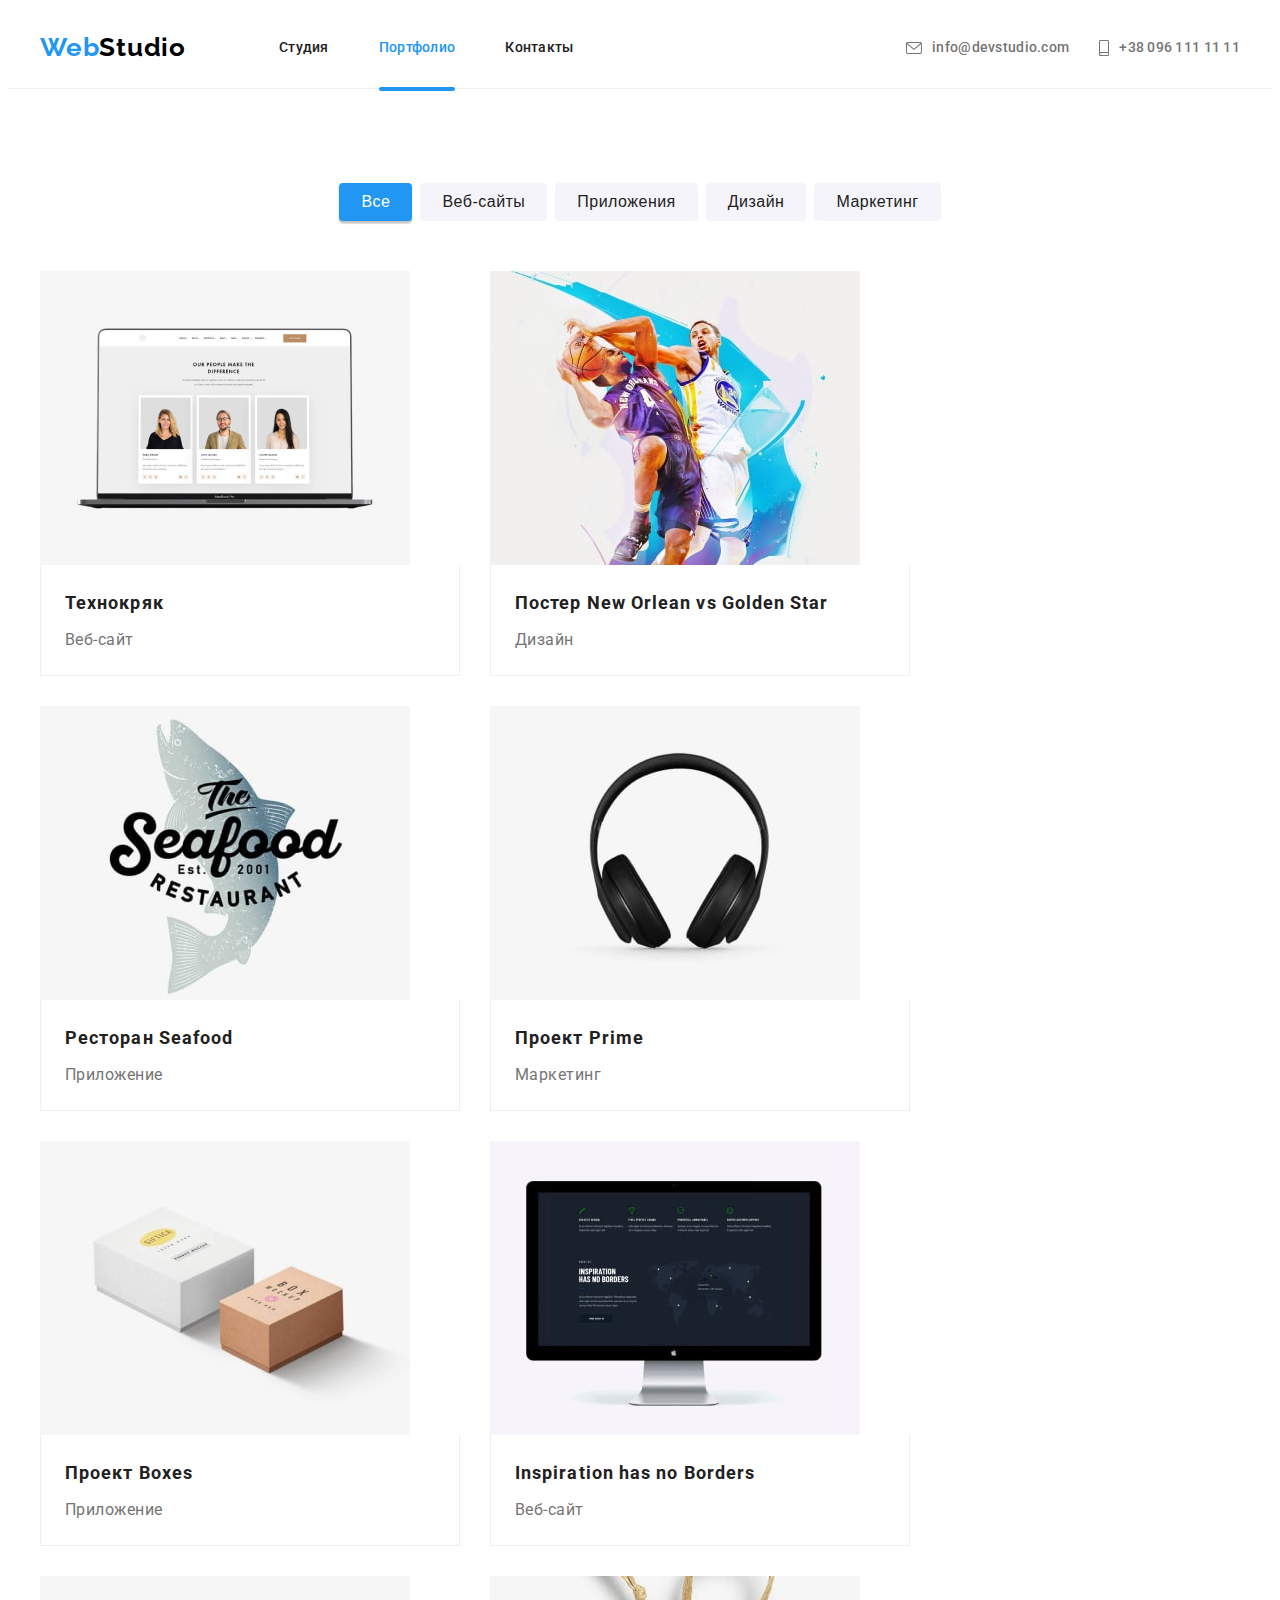
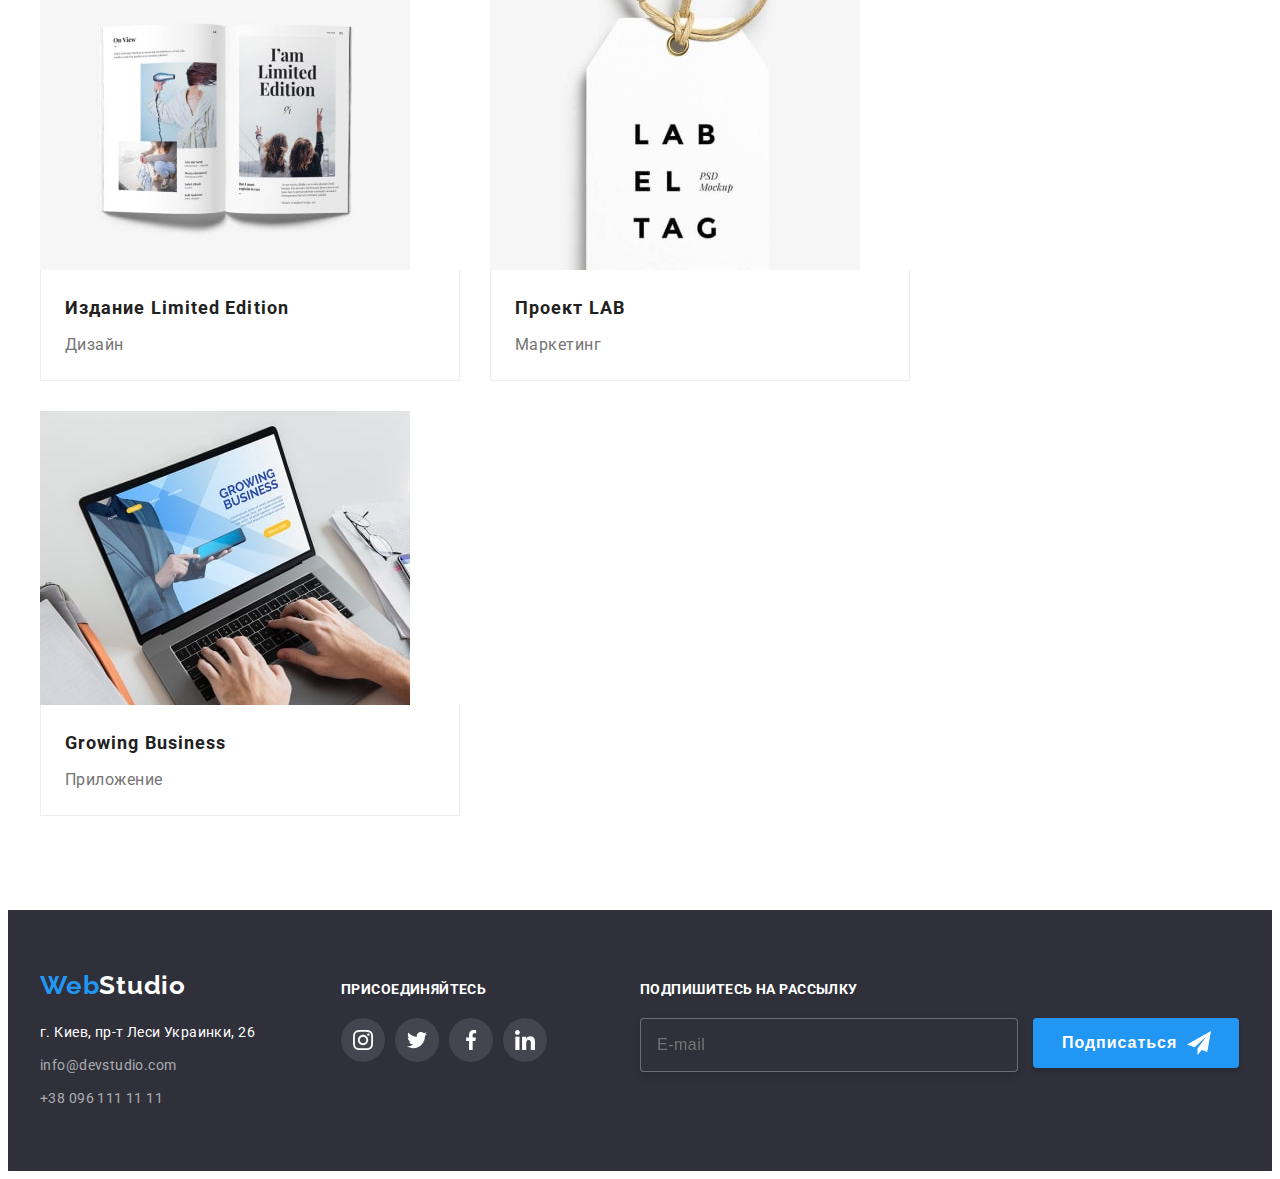
==== commit e68f168f: "d" ====
--- a/portfolio.html
+++ b/portfolio.html
@@ -148,14 +148,22 @@
             <li class="product-list-photo">
               <a href="" class="active-blok">
                 <div class="pos-product">
-                  <img
-                    class="photo-img"
-                    srcset="./images/img-9-min.jpg 1x, ./images/img@2x-9-min.jpg 2x"
-                    src="./images/img-9-min.jpg"
-                    alt="Постер New Orlean vs Golden Star"
-                    width="370"
-                    height="294"
-                  />
+                  <picture>
+                    <source
+                      srcset="./images/product/project2desk-min.jpg 1x, ./images/product/project2deskx2-min.jpg 2x"
+                      media="(min-width: 1200px)"
+                    />
+                    <source
+                      srcset="./images/product/project2tab-min.jpg 1x, ./images/product/project2tabx2-min.jpg 2x"
+                      media="(min-width: 768px)"
+                    />
+                    <source
+                      srcset="./images/product/project2mob-min.jpg 1x, ./images/product/project2mobx2-min.jpg 2x"
+                      media="(max-width: 767px)"
+                    />
+
+                    <img src="./images/product/project2mob-min.jpg" alt="Сайт Технокряк" width="450" />
+                  </picture>
                   <p class="product-description">
                     Ресурс предлагает комплексные предложения с разным уровнем функционала и сервисов. Все это позволит
                     посетителю получить исчерпывающие сведения о компании или частном лице.
@@ -171,14 +179,22 @@
             <li class="product-list-photo">
               <a class="active-blok" href="">
                 <div class="pos-product">
-                  <img
-                    class="photo-img"
-                    srcset="./images/img-10-min.jpg 1x, ./images/img@2x-10-min.jpg 2x"
-                    src="../images/img-10-min.jpg"
-                    alt="Ресторан Seafood"
-                    width="370"
-                    height="294"
-                  />
+                  <picture>
+                    <source
+                      srcset="./images/product/project3desk-min.jpg 1x, ./images/product/project3deskx2-min.jpg 2x"
+                      media="(min-width: 1200px)"
+                    />
+                    <source
+                      srcset="./images/product/project3tab-min.jpg 1x, ./images/product/project3tabx2-min.jpg 2x"
+                      media="(min-width: 768px)"
+                    />
+                    <source
+                      srcset="./images/product/project3mob-min.jpg 1x, ./images/product/project3mobx2-min.jpg 2x"
+                      media="(max-width: 767px)"
+                    />
+
+                    <img src="./images/product/project3mob-min.jpg" alt="Сайт Технокряк" width="450" />
+                  </picture>
                   <p class="product-description">
                     Ресурс предлагает комплексные предложения с разным уровнем функционала и сервисов. Все это позволит
                     посетителю получить исчерпывающие сведения о компании или частном лице.
@@ -193,14 +209,22 @@
             <li class="product-list-photo">
               <a class="active-blok" href="">
                 <div class="pos-product">
-                  <img
-                    class="photo-img"
-                    srcset="./images/img-11-min.jpg 1x, ./images/img@2x-11-min.jpg 2x"
-                    src="./images/img-11-min.jpg"
-                    alt="Проект Prime"
-                    width="370"
-                    height="294"
-                  />
+<picture>
+                    <source
+                      srcset="./images/product/project4desk-min.jpg 1x, ./images/product/project4deskx2-min.jpg 2x"
+                      media="(min-width: 1200px)"
+                    />
+                    <source
+                      srcset="./images/product/project4tab-min.jpg 1x, ./images/product/project4tabx2-min.jpg 2x"
+                      media="(min-width: 768px)"
+                    />
+                    <source
+                      srcset="./images/product/project4mob-min.jpg 1x, ./images/product/project4mobx2-min.jpg 2x"
+                      media="(max-width: 767px)"
+                    />
+
+                    <img src="./images/product/project4mob-min.jpg" alt="Сайт Технокряк" width="450" />
+                  </picture>
                   <p class="product-description">
                     Ресурс предлагает комплексные предложения с разным уровнем функционала и сервисов. Все это позволит
                     посетителю получить исчерпывающие сведения о компании или частном лице.
@@ -215,14 +239,22 @@
             <li class="product-list-photo">
               <a class="active-blok" href="">
                 <div class="pos-product">
-                  <img
-                    class="photo-img"
-                    srcset="./images/img-12-min.jpg 1x, ./images/img@2x-12-min.jpg 2x"
-                    src="./images/img-12-min.jpg"
-                    alt="Проект Boxes"
-                    width="370"
-                    height="294"
-                  />
+                  <picture>
+                    <source
+                      srcset="./images/product/project5desk-min.jpg 1x, ./images/product/project5deskx2-min.jpg 2x"
+                      media="(min-width: 1200px)"
+                    />
+                    <source
+                      srcset="./images/product/project5tab-min.jpg 1x, ./images/product/project5tabx2-min.jpg 2x"
+                      media="(min-width: 768px)"
+                    />
+                    <source
+                      srcset="./images/product/project5mob-min.jpg 1x, ./images/product/project5mobx2-min.jpg 2x"
+                      media="(max-width: 767px)"
+                    />
+
+                    <img src="./images/product/project5mob-min.jpg" alt="Сайт Технокряк" width="450" />
+                  </picture>
                   <p class="product-description">
                     Ресурс предлагает комплексные предложения с разным уровнем функционала и сервисов. Все это позволит
                     посетителю получить исчерпывающие сведения о компании или частном лице.
@@ -237,14 +269,22 @@
             <li class="product-list-photo">
               <a class="active-blok" href="">
                 <div class="pos-product">
-                  <img
-                    class="photo-img"
-                    srcset="./images/img-13-min.jpg 1x, ./images/img@2x-13-min.jpg 2x"
-                    src="./images/img-13-min.jpg"
-                    alt="Inspiration has no Borders"
-                    width="370"
-                    height="294"
-                  />
+                  <picture>
+                    <source
+                      srcset="./images/product/project6desk-min.jpg 1x, ./images/product/project6deskx2-min.jpg 2x"
+                      media="(min-width: 1200px)"
+                    />
+                    <source
+                      srcset="./images/product/project6tab-min.jpg 1x, ./images/product/project6tabx2-min.jpg 2x"
+                      media="(min-width: 768px)"
+                    />
+                    <source
+                      srcset="./images/product/project6mob-min.jpg 1x, ./images/product/project6mobx2-min.jpg 2x"
+                      media="(max-width: 767px)"
+                    />
+
+                    <img src="./images/product/project6mob-min.jpg" alt="Сайт Технокряк" width="450" />
+                  </picture>
                   <p class="product-description">
                     Ресурс предлагает комплексные предложения с разным уровнем функционала и сервисов. Все это позволит
                     посетителю получить исчерпывающие сведения о компании или частном лице.
@@ -259,14 +299,22 @@
             <li class="product-list-photo">
               <a class="active-blok" href="">
                 <div class="pos-product">
-                  <img
-                    class="photo-img"
-                    srcset="./images/img-14-min.jpg 1x, ./images/img@2x-14-min.jpg 2x"
-                    src="./images/img-14-min.jpg"
-                    alt="Издание Limited Edition"
-                    width="370"
-                    height="294"
-                  />
+                  <picture>
+                    <source
+                      srcset="./images/product/project7desk-min.jpg 1x, ./images/product/project7deskx2-min.jpg 2x"
+                      media="(min-width: 1200px)"
+                    />
+                    <source
+                      srcset="./images/product/project7tab-min.jpg 1x, ./images/product/project7tabx2-min.jpg 2x"
+                      media="(min-width: 768px)"
+                    />
+                    <source
+                      srcset="./images/product/project7mob-min.jpg 1x, ./images/product/project7mobx2-min.jpg 2x"
+                      media="(max-width: 767px)"
+                    />
+
+                    <img src="./images/product/project7mob-min.jpg" alt="Сайт Технокряк" width="450" />
+                  </picture>
                   <p class="product-description">
                     Ресурс предлагает комплексные предложения с разным уровнем функционала и сервисов. Все это позволит
                     посетителю получить исчерпывающие сведения о компании или частном лице.
@@ -281,14 +329,22 @@
             <li class="product-list-photo">
               <a class="active-blok" href="">
                 <div class="pos-product">
-                  <img
-                    class="photo-img"
-                    srcset="./images/img-15-min.jpg 1x, ./images/img@2x-15-min.jpg 2x"
-                    src="./images/img-15-min.jpg"
-                    alt="Проект LAB"
-                    width="370"
-                    height="294"
-                  />
+                  <picture>
+                    <source
+                      srcset="./images/product/project8desk-min.jpg 1x, ./images/product/project8deskx2-min.jpg 2x"
+                      media="(min-width: 1200px)"
+                    />
+                    <source
+                      srcset="./images/product/project8tab-min.jpg 1x, ./images/product/project8tabx2-min.jpg 2x"
+                      media="(min-width: 768px)"
+                    />
+                    <source
+                      srcset="./images/product/project8mob-min.jpg 1x, ./images/product/project8mobx2-min.jpg 2x"
+                      media="(max-width: 767px)"
+                    />
+
+                    <img src="./images/product/project8mob-min.jpg" alt="Сайт Технокряк" width="450" />
+                  </picture>
                   <p class="product-description">
                     Ресурс предлагает комплексные предложения с разным уровнем функционала и сервисов. Все это позволит
                     посетителю получить исчерпывающие сведения о компании или частном лице.
@@ -303,14 +359,22 @@
             <li class="product-list-photo end-photo-product">
               <a class="active-blok" href="">
                 <div class="pos-product">
-                  <img
-                    class="photo-img"
-                    srcset="./images/img-16-min.jpg 1x, ./images/img@2x-16-min.jpg 2x"
-                    src="./images/img-16-min.jpg"
-                    alt="Growing Business"
-                    width="370"
-                    height="294"
-                  />
+                  <picture>
+                    <source
+                      srcset="./images/product/project9desk-min.jpg 1x, ./images/product/project9deskx2-min.jpg 2x"
+                      media="(min-width: 1200px)"
+                    />
+                    <source
+                      srcset="./images/product/project9tab-min.jpg 1x, ./images/product/project9tabx2-min.jpg 2x"
+                      media="(min-width: 768px)"
+                    />
+                    <source
+                      srcset="./images/product/project9mob-min.jpg 1x, ./images/product/project9mobx2-min.jpg 2x"
+                      media="(max-width: 767px)"
+                    />
+
+                    <img src="./images/product/project9mob-min.jpg" alt="Сайт Технокряк" width="450" />
+                  </picture>
                   <p class="product-description">
                     Ресурс предлагает комплексные предложения с разным уровнем функционала и сервисов. Все это позволит
                     посетителю получить исчерпывающие сведения о компании или частном лице.
--- a/css/main.css
+++ b/css/main.css
@@ -575,10 +575,12 @@
 
 .features-list {
   padding-top: 60px;
+  padding-bottom: 60px;
 }
 @media screen and (min-width: 480px) {
   .features-list {
     padding-top: 0;
+    padding-bottom: 0;
   }
 }
 @media screen and (min-width: 768px) {
@@ -862,6 +864,12 @@
   }
 }
 
+.customers-item {
+  max-width: 244px;
+  margin-left: auto;
+  margin-right: auto;
+}
+
 .subtitle-customers {
   text-align: center;
   font-weight: 700;
@@ -893,13 +901,11 @@
   display: flex;
   justify-content: center;
   align-items: center;
-  width: 60%;
+  width: 100%;
   height: 92px;
   border: 1px solid #afb1b8;
   border-radius: 5%;
   outline: transparent;
-  margin-left: auto;
-  margin-right: auto;
   margin-bottom: 30px;
 }
 @media screen and (min-width: 480px) {
@@ -960,8 +966,6 @@
 .nav-footer {
   width: 231px;
   text-align: center;
-  margin-left: auto;
-  margin-right: auto;
   margin-bottom: 60px;
 }
 @media screen and (min-width: 768px) {
@@ -1005,6 +1009,7 @@
   line-height: 1.71;
   letter-spacing: 0.03em;
   color: var(--color-white);
+  margin-bottom: 9px;
 }
 
 .footer-contact-list {
@@ -1024,11 +1029,7 @@
   margin-right: auto;
 } */
 .email-footer {
-  margin-top: 9px;
-}
-
-.tell-footer {
-  margin-top: 9px;
+  margin-bottom: 9px;
 }
 
 @media screen and (min-width: 768px) {
@@ -1101,13 +1102,17 @@
 }
 
 .nav-join-footer {
+  display: flex;
+  flex-direction: column;
   margin-bottom: 60px;
+  align-items: center;
 }
 @media screen and (min-width: 768px) {
   .nav-join-footer {
-    display: flex;
+    align-items: baseline;
+    flex-direction: row;
     justify-content: center;
-    padding: 0 79px;
+    padding: 0 74px 0 61px;
   }
 }
 @media screen and (min-width: 1200px) {
@@ -1605,6 +1610,9 @@
   transition-property: box-shadow;
   transition-duration: 250ms;
   transition-timing-function: cubic-bezier(0.4, 0, 0.2, 1);
+  display: flex;
+  flex-direction: column;
+  height: 100%;
 }
 
 .active-blok:hover,
@@ -1686,7 +1694,7 @@
 
 @media screen and (min-width: 768px) {
   .product-fon__bot {
-    padding-bottom: 56px;
+    flex-grow: 1;
   }
 }
 @media screen and (min-width: 1200px) {
@@ -1707,6 +1715,16 @@
 .pos-product {
   position: relative;
   overflow: hidden;
+}
+@media screen and (min-width: 768px) {
+  .pos-product {
+    max-width: 354px;
+  }
+}
+@media screen and (min-width: 1200px) {
+  .pos-product {
+    max-width: 370px;
+  }
 }
 
 .product-description {
